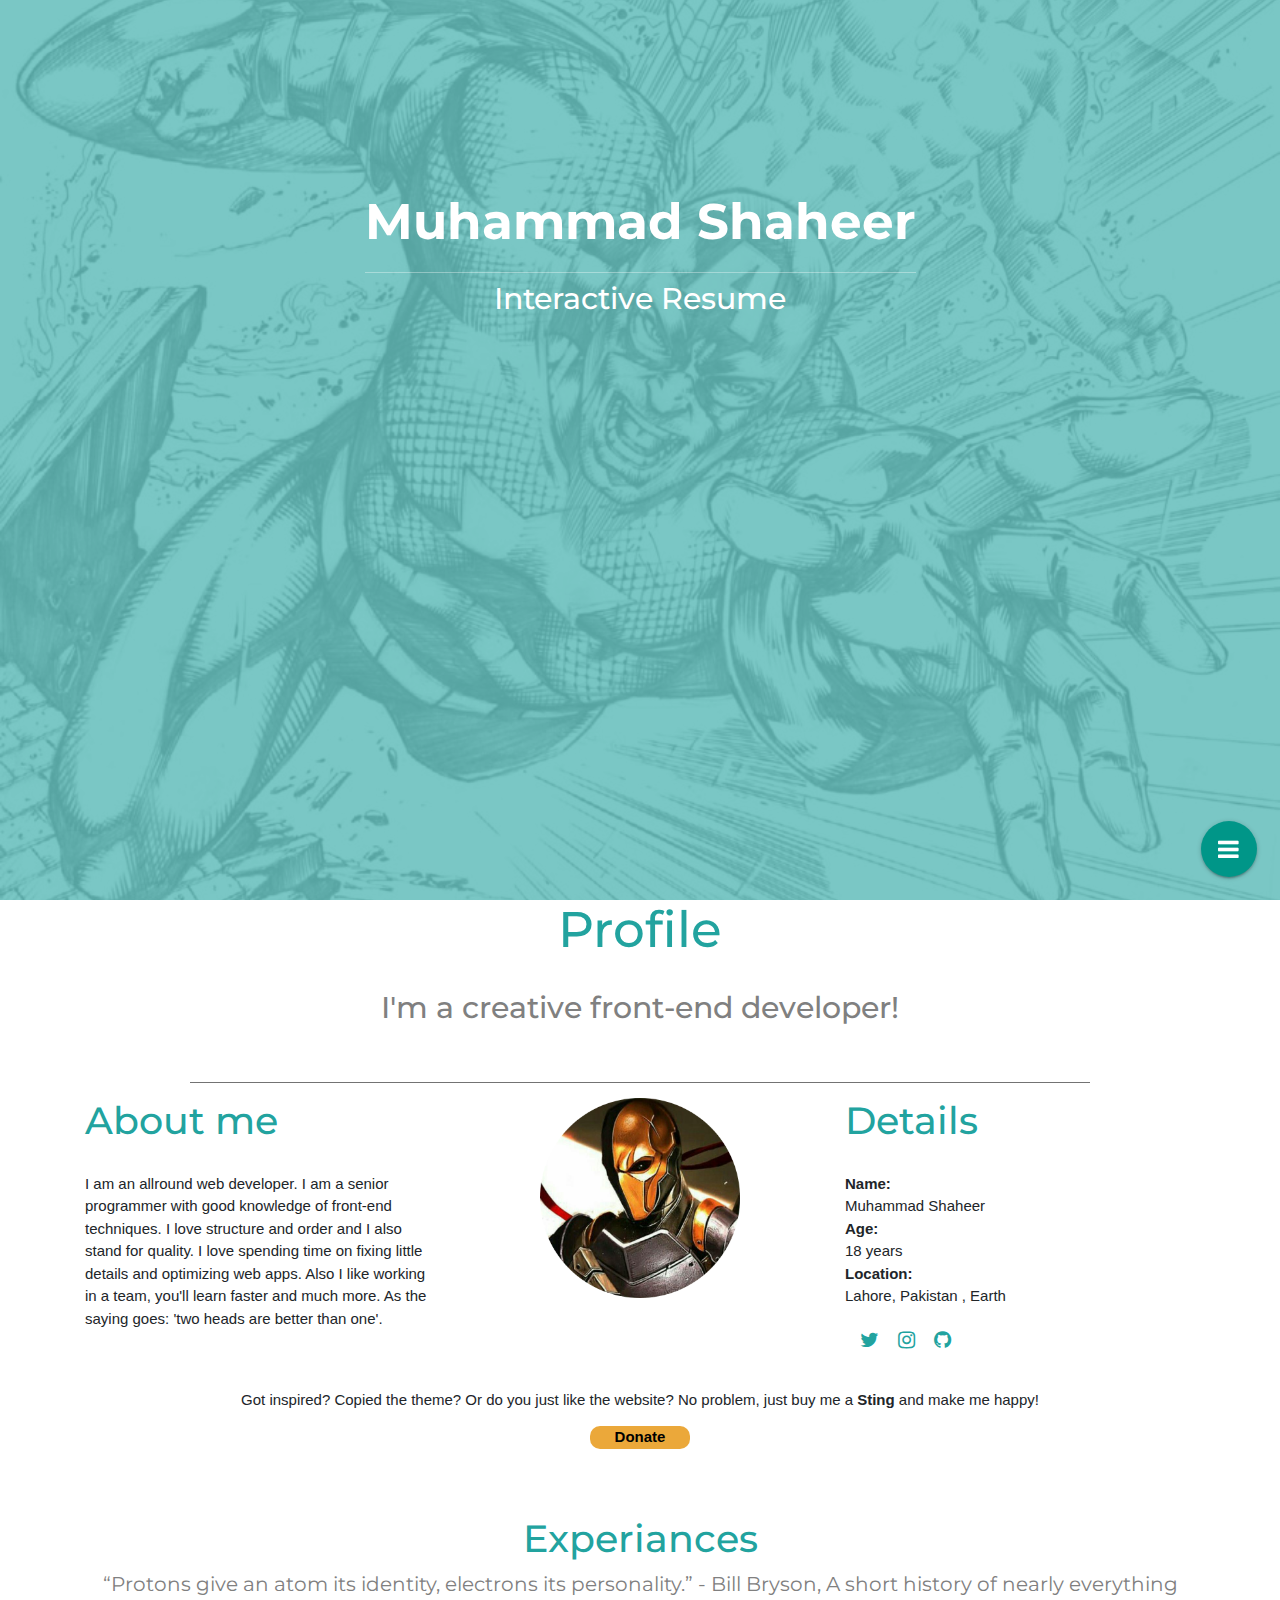
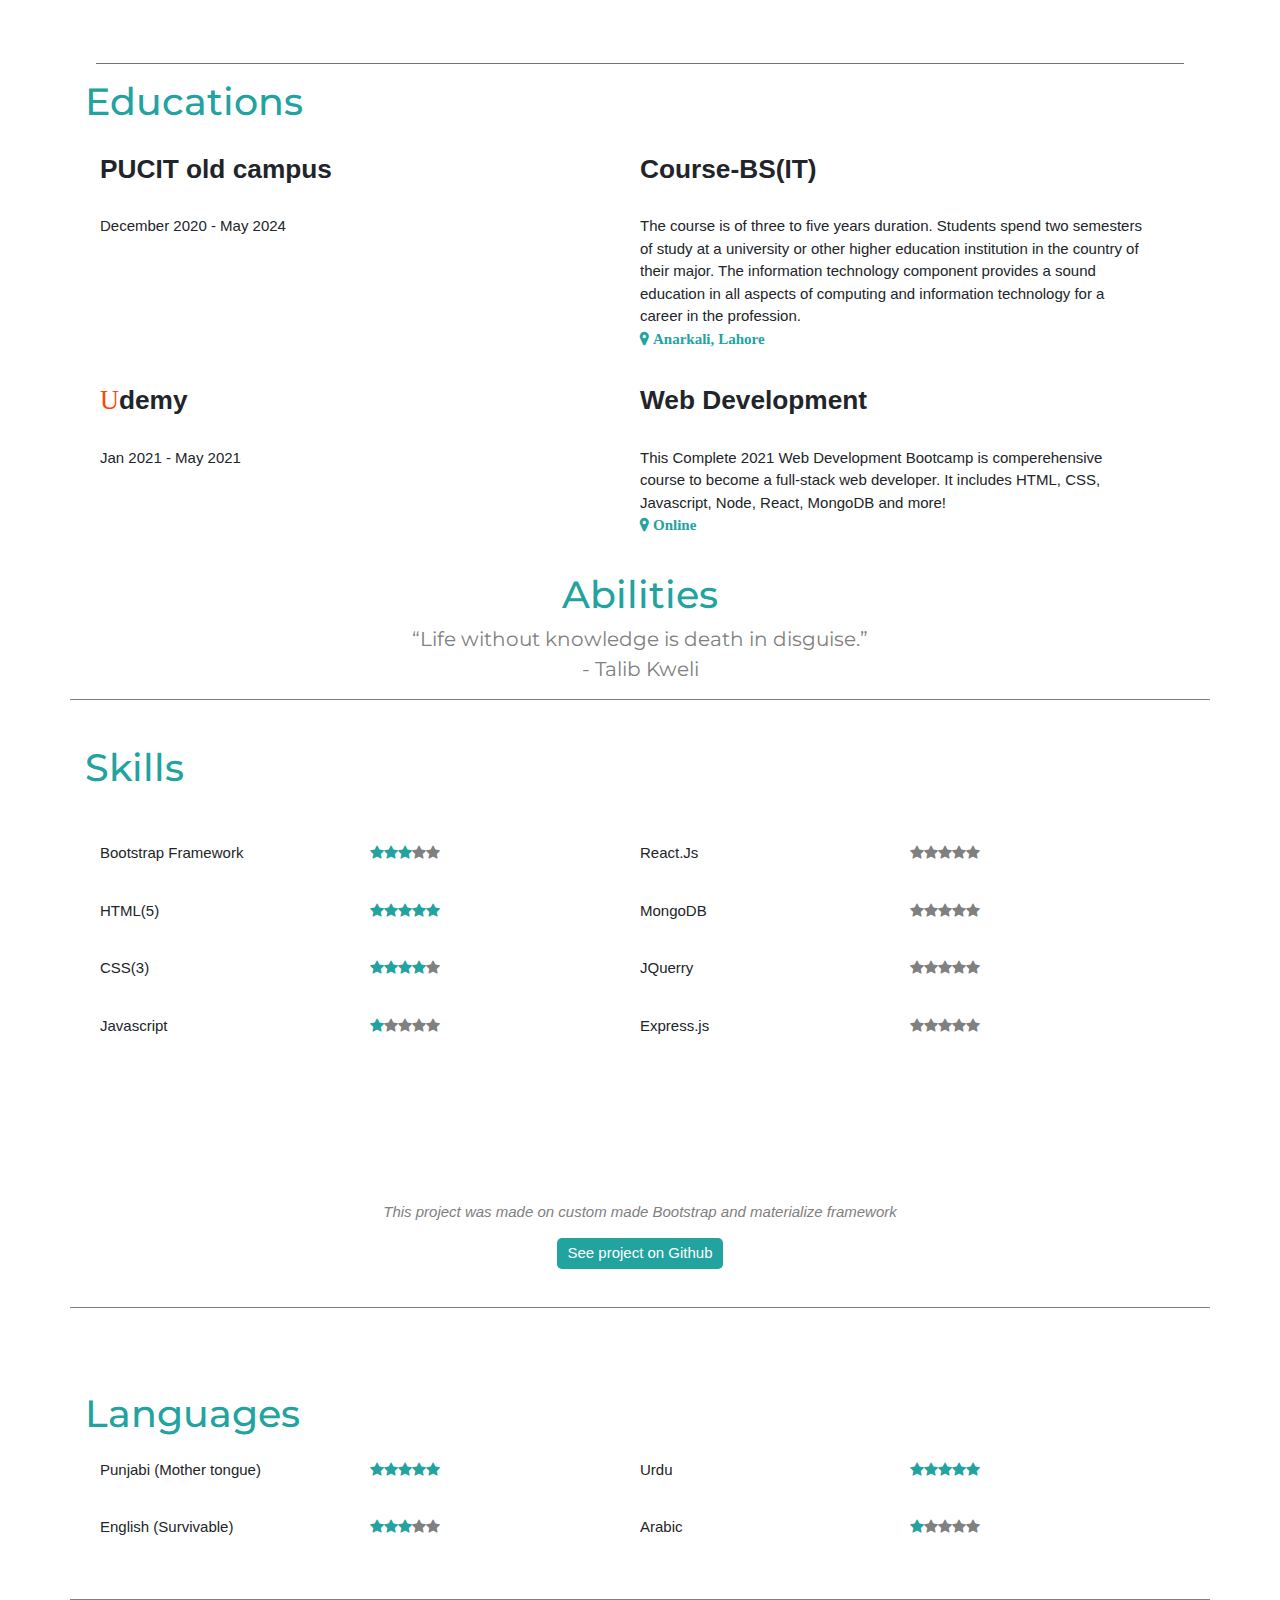
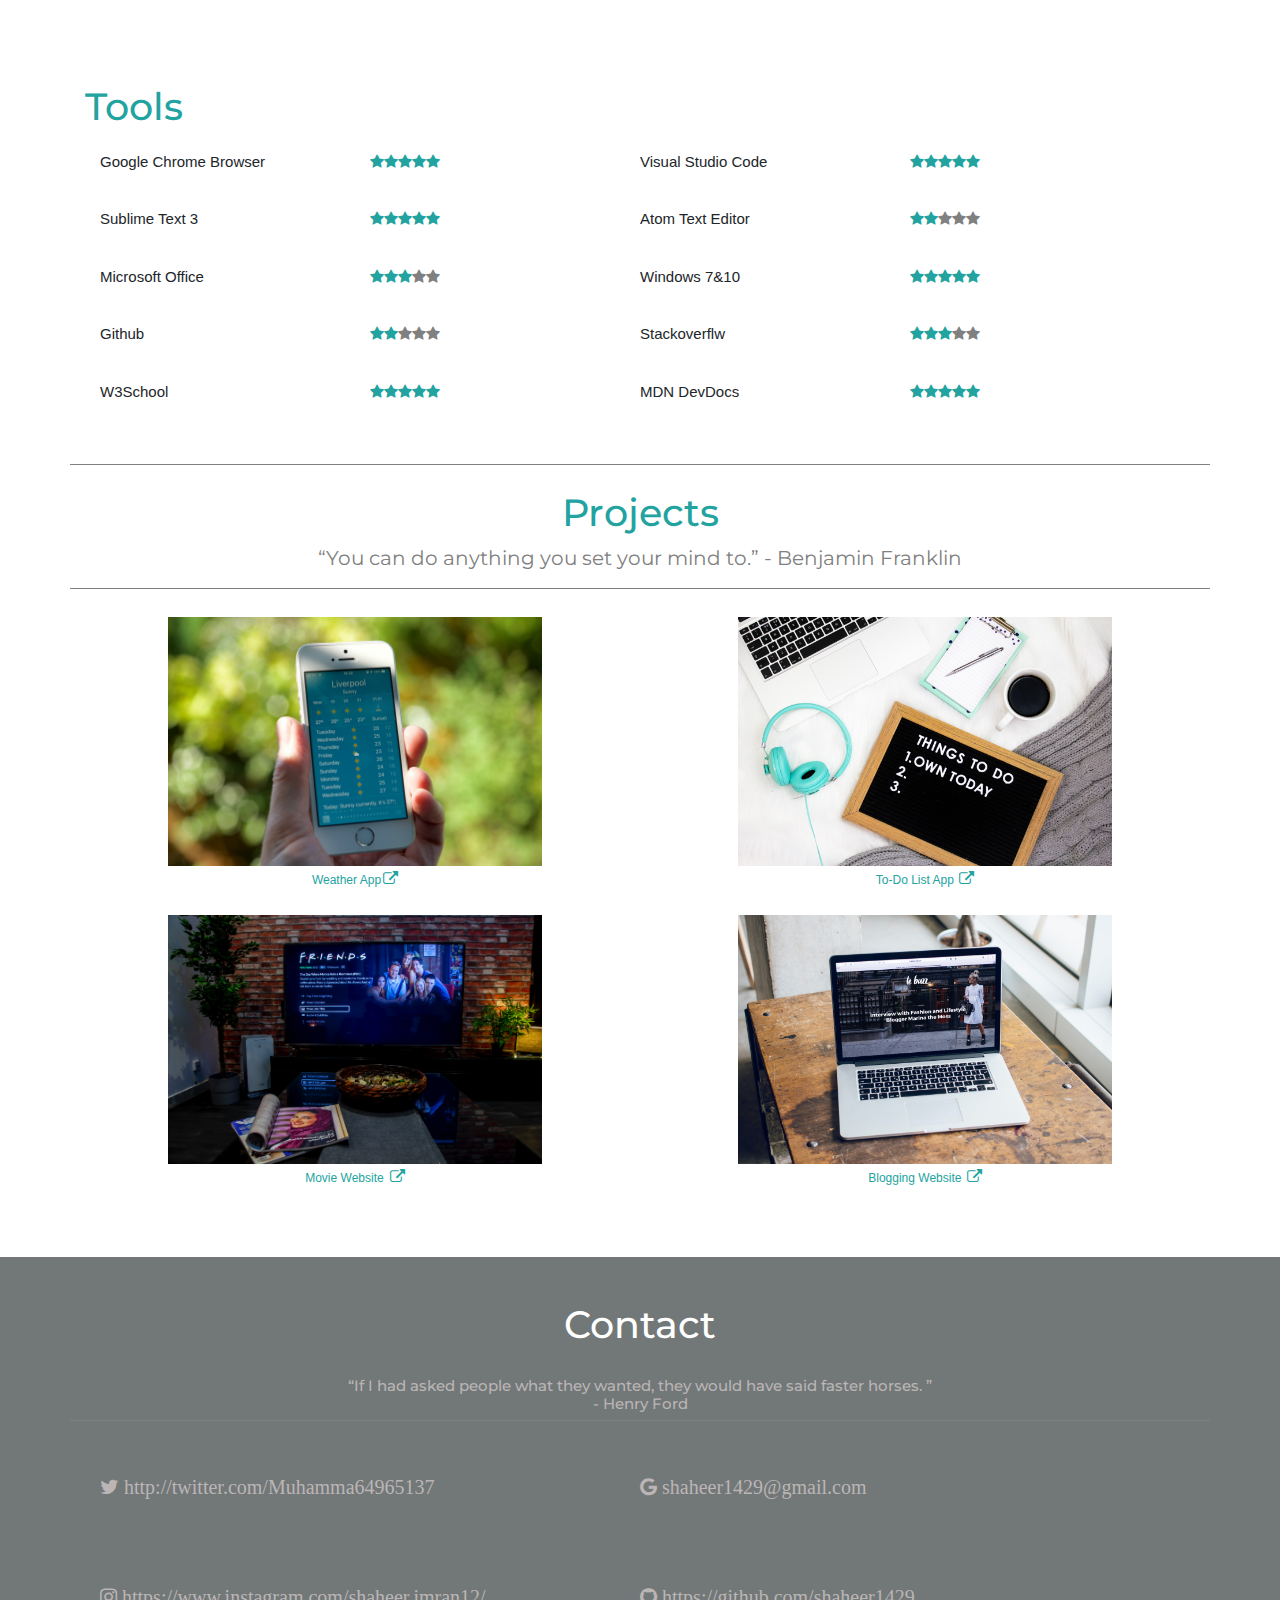
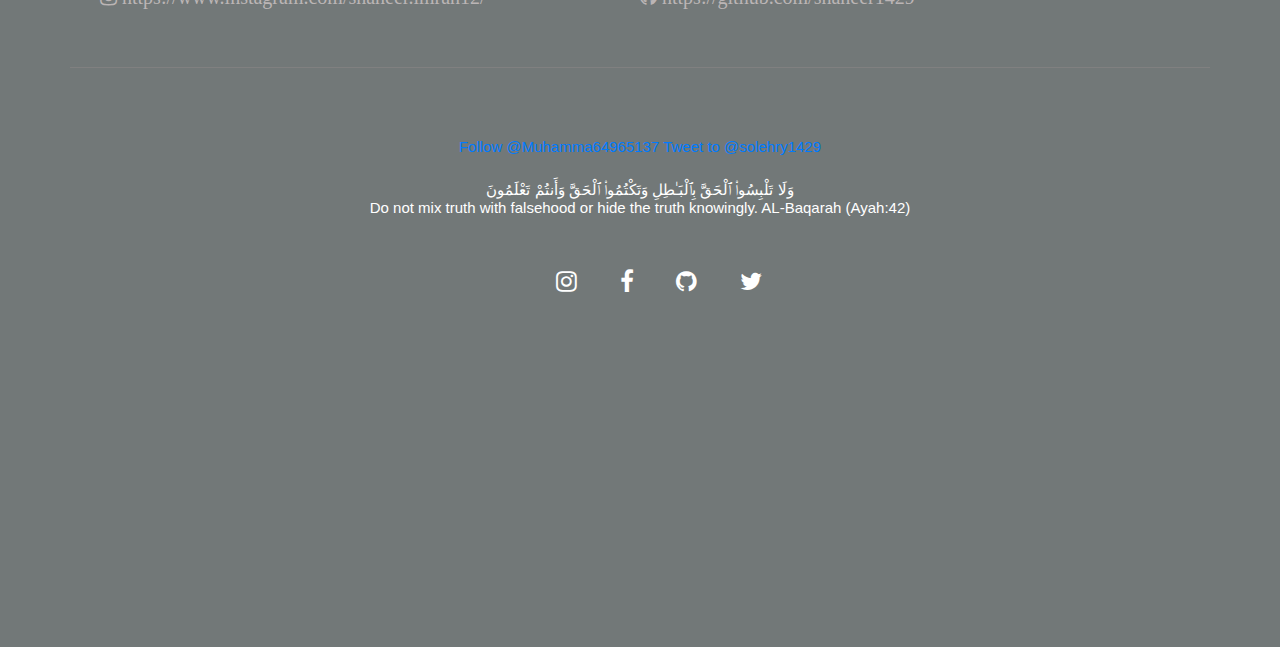
==== index.html @ 00f43dbe "Update index.html" ====
<!doctype html>
<html lang="en">
  <head>
    
    <!-- Required meta tags -->
    <meta charset="utf-8">
    <meta name="viewport" content="width=device-width, initial-scale=1, shrink-to-fit=no">

    <!-- Bootstrap CSS -->
    <link rel="preconnect" href="https://fonts.gstatic.com">
    <!--Import Google Icon Font-->
    <link href="http://fonts.googleapis.com/icon?family=Material+Icons" rel="stylesheet">
    <!--Import materialize.css-->
    <link type="text/css" rel="stylesheet" href="css/materialize.min.css" media="screen,projection" />

    <!-- Compiled and minified CSS -->
    <link rel="stylesheet" href="https://cdnjs.cloudflare.com/ajax/libs/materialize/1.0.0/css/materialize.min.css">


    <!--Let browser know website is optimized for mobile-->
    <meta name="viewport" content="width=device-width, initial-scale=1.0" />
    <link href="https://fonts.googleapis.com/css2?family=Big+Shoulders+Stencil+Display:wght@700&display=swap" rel="stylesheet">
   
    <link href="https://fonts.googleapis.com/css2?family=Open+Sans:wght@700&display=swap" rel="stylesheet">
    <link rel="stylesheet" href="https://maxcdn.bootstrapcdn.com/bootstrap/4.0.0/css/bootstrap.min.css" integrity="sha384-Gn5384xqQ1aoWXA+058RXPxPg6fy4IWvTNh0E263XmFcJlSAwiGgFAW/dAiS6JXm" crossorigin="anonymous">
    <link rel="stylesheet" href="https://cdnjs.cloudflare.com/ajax/libs/font-awesome/4.7.0/css/font-awesome.min.css">
    <link rel="stylesheet" href="style.css">
    <link rel="preconnect" href="https://fonts.googleapis.com">
    <link href="https://fonts.googleapis.com/css2?family=Montserrat:wght@300&family=Yomogi&display=swap" rel="stylesheet">
    <link rel="icon" href="helmet.png" type="image/icon type">
    <title>Shaheer | Portfolio</title>
  </head>
  <body>

    <div id="home" class="overlay">
        <div id="overlay">
            <center>
                <h1 class="h1">
                    Muhammad Shaheer
                </h1>
           
                <h3 class="h3">
                    Interactive Resume
                </h3>
            </center>
        </div>
    </div>
    <div id="profile" class="container contaracter">
        <center>
             <h1>Profile</h1>
            <br>
            <h2>I'm a creative front-end developer!</h2>
            <hr>
        </center>   
    </div>
 

    <div class="container grids">
        <div class="row">
          <div class="col-sm">
            <h1>About me</h1>
            <br>
            <p>I am an allround web developer. I am a senior programmer with good knowledge of front-end techniques.
               I love structure and order and I also stand for quality. 
               I love spending time on fixing little details and optimizing web apps.
              Also I like working in a team, you'll learn faster and much more.
               As the saying goes: 
              'two heads are better than one'.</p>

          </div>
          <div class="col-lg d-flex justify-content-center">
            <img src="img1 (2).png" alt="">
          </div>
          <div class="col-sm">
            <h1>Details</h1><br>
            <p> <strong>Name: </strong> <br>
               Muhammad Shaheer <br>
             <strong>Age: </strong> <br>
                18 years <br>
             <strong>Location: </strong> <br>
                Lahore, Pakistan , Earth <br><br>
                <a class="fa fa-twitter" href="https://twitter.com/Muhamma64965137"></a>
                <a href="https://www.instagram.com/shaheer.imran12/" class="fa fa-instagram"></a>
                <a href="https://github.com/shaheer1429" class="fa fa-github"></a>
            </p>
          </div>
        </div>
      </div>
      <center>
        <div class="donate">
          <p class="donate">Got inspired? Copied the theme? Or do you just like the website? No problem,
            just buy me a <strong>Sting</strong> and make me happy!</p>
            <button>Donate</button>
        </div>
        <br><br><br>
        <div id="experience" class="expe">
          <h1>Experiances</h1>
          <p>“Protons give an atom its identity, electrons its personality.”
            - Bill Bryson, A short history of nearly everything</p>
            <hr>
            
        </div>
    </center>
      <div class="container grids1">
        <h1>Educations</h1>
        <br>
        <div class="container row">
          <div class="col-sm">
            <h3><strong>PUCIT old campus</strong></h3> <br>
            <p>December 2020 - May 2024</p>
          </div>
          <div class="col-sm">
            <h3><strong>Course-BS(IT)</strong></h3> <br>
            <p>The course is of three to five years duration.
               Students spend two semesters of study at a university or other higher 
               education institution in the country of their major.
               The information technology component provides a sound education in all
               aspects of computing and information technology for a career in the profession.
               <br>
               <i class="fa fa-map-marker" style="color: #22a39f;font-weight: bold;"> Anarkali, Lahore</i>
              </p>
          </div>
        </div>
     </div>
     <div class="container grids2">
      <div class="container row">
        <div class="col-sm">
          <h3><strong> <span class="fa fa-udemy" style="color: orangered; font-family: cursive;">U</span>demy</strong></h3> <br>
          <p>Jan 2021 - May 2021 </p>
        </div>
        <div class="col-sm">
          <h3><strong>Web Development</strong></h3> <br>
            <p>
              This Complete 2021 Web Development Bootcamp is comperehensive course to become a full-stack web developer. It includes HTML, CSS, Javascript, Node, React, MongoDB and more!
             <br>
             <i class="fa fa-map-marker" style="color: #22a39f; font-weight: bold;"> Online</a></i>
            </p>
        </div>
      </div>
   </div>
  <center>
    <div class="container abli">
      <h1>Abilities</h1>
      <p>“Life without knowledge is death in disguise.” <br>
        - Talib Kweli</p>
    </div>
  </center>
    <br> <br>
    <div class="container skills">
      <h1>Skills</h1> <br>
      <div class="container row one">
        <div class="col-lg-3 col-md-3 col-3">
          <p>Bootstrap Framework</p>
        </div>
        <div class="col-lg-3 col-md-3 col-3">
          <p class="fa fa-star" style="color: #22a39f;"></p><p class="fa fa-star" style="color: #22a39f" ></p><p class="fa fa-star" style="color: #22a39f" ></p><p class="fa fa-star" style="color: gray" ></p><p class="fa fa-star" style="color: gray"></p>
        </div>
        <div class="col-lg-3 col-md-3 col-3">
          <p>React.Js</p>
        </div>
        <div class="col-lg-3 col-md-3 col-3">
          <p class="fa fa-star" style="color: gray;"></p><p class="fa fa-star" style="color: gray" ></p><p class="fa fa-star" style="color: gray" ></p><p class="fa fa-star" style="color: gray" ></p><p class="fa fa-star" style="color: gray"></p>
        </div>
      </div>
        <div class="container row two">
          <div class="col-lg-3 col-md-3 col-3">
            <p>HTML(5)</p>
          </div>
          <div class="col-lg-3 col-md-3 col-3">
            <p class="fa fa-star" style="color: #22a39f;"></p><p class="fa fa-star" style="color: #22a39f" ></p><p class="fa fa-star" style="color: #22a39f" ></p><p class="fa fa-star" style="color: #22a39f" ></p><p class="fa fa-star" style="color: #22a39f"></p>
        </div>
        <div class="col-lg-3 col-md-3 col-3">
          <p>MongoDB</p>
        </div>
        <div class="col-lg-3 col-md-3 col-3">
          <p class="fa fa-star" style="color: gray;"></p><p class="fa fa-star" style="color: gray" ></p><p class="fa fa-star" style="color: gray" ></p><p class="fa fa-star" style="color: gray" ></p><p class="fa fa-star" style="color: gray"></p>
        </div>
    </div>
      <div class="container row three">
        <div class="col-lg-3 col-md-3 col-3">
          <p>CSS(3)</p>
        </div>
        <div class="col-lg-3 col-md-3 col-3">
          <p class="fa fa-star" style="color: #22a39f;"></p><p class="fa fa-star" style="color: #22a39f" ></p><p class="fa fa-star" style="color: #22a39f" ></p><p class="fa fa-star" style="color: #22a39f" ></p><p class="fa fa-star" style="color: gray"></p>
        </div>
        <div class="col-lg-3 col-md-3 col-3">
          <p>JQuerry</p>
        </div>
        <div class="col-lg-3 col-md-3 col-3">
          <p class="fa fa-star" style="color: gray;"></p><p class="fa fa-star" style="color: gray" ></p><p class="fa fa-star" style="color: gray" ></p><p class="fa fa-star" style="color: gray" ></p><p class="fa fa-star" style="color: gray"></p>
        </div>
      </div>
        <div class="container row four">
          <div class="col-lg-3 col-md-3 col-3">
            <p>Javascript</p>
          </div>
          <div class="col-lg-3 col-md-3 col-3">
            <p class="fa fa-star" style="color: #22a39f;"></p><p class="fa fa-star" style="color: gray" ></p><p class="fa fa-star" style="color: gray" ></p><p class="fa fa-star" style="color: gray" ></p><p class="fa fa-star" style="color: gray"></p>
        </div>
        <div class="col-lg-3 col-md-3 col-3">
          <p>Express.js</p>
        </div>
        <div class="col-lg-3 col-md-3 col-3">
          <p class="fa fa-star" style="color: gray;"></p><p class="fa fa-star" style="color: gray" ></p><p class="fa fa-star" style="color: gray" ></p><p class="fa fa-star" style="color: gray" ></p><p class="fa fa-star" style="color: gray"></p>
        </div>
      </div>
      </div>
      <br><br><br><br>
      <center>
        <div class="container pro">
          <p><em>This project was made on custom made Bootstrap and materialize framework</em></p>
          <button>See project on Github</button>
        </div>
      </center>
      <br><br>
      <div class="container lang">
        <h1>Languages</h1>
        <div class="container row lang1">
          <div class="col-lg-3 col-md-3 col-3">
            <p>Punjabi (Mother tongue)</p>
          </div>
          <div class="col-lg-3 col-md-3 col-3">
            <p><i class="fa fa-star" style="color: #22a39f;"></i><i class="fa fa-star" style="color: #22a39f;"></i><i class="fa fa-star" style="color: #22a39f;"></i><i class="fa fa-star" style="color: #22a39f;"></i><i class="fa fa-star" style="color: #22a39f;"></i></p>
          </div>
          <div class="col-lg-3 col-md-3 col-3">
            <p>Urdu</p>
          </div>
          <div class="col-lg-3 col-md-3 col-3">
            <p><i class="fa fa-star" style="color: #22a39f;"></i><i class="fa fa-star" style="color: #22a39f;"></i><i class="fa fa-star" style="color: #22a39f;"></i><i class="fa fa-star" style="color: #22a39f;"></i><i class="fa fa-star" style="color: #22a39f;"></i></p>
          </div>
        </div>
        <div class="container row lang2">
          <div class="col-lg-3 col-md-3 col-3">
            <p>English (Survivable)</p>
          </div>
          <div class="col-lg-3 col-md-3 col-3">
            <p><i class="fa fa-star" style="color: #22a39f;"></i><i class="fa fa-star" style="color: #22a39f;"></i><i class="fa fa-star" style="color: #22a39f;"></i><i class="fa fa-star" style="color:gray"></i><i class="fa fa-star" style="color: gray;"></i></p>
          </div>
          <div class="col-lg-3 col-md-3 col-3">
            <p>Arabic</p>
          </div>
          <div class="col-lg-3 col-md-3 col-3">
            <p><i class="fa fa-star" style="color: #22a39f;"></i><i class="fa fa-star" style="color: gray;"></i><i class="fa fa-star" style="color: gray;"></i><i class="fa fa-star" style="color:gray"></i><i class="fa fa-star" style="color: gray;"></i></p>
          </div>
        </div>
      </div>
      <br><br>
      <div id="tools" class="container tools">
        <h1>Tools</h1>
        <div class="container row tool1">
          <div class="col-lg-3 col-md-3 col-3">
            <p>Google Chrome Browser</p>
          </div>
          
<div class="fixed-action-btn">
  <a class="btn-floating btn-large #009688 teal">
    <i class="large fa fa-bars"></i>
  </a>
  <ul>
    <li><a class="btn-floating #009688 teal" title="Home" href="#home"><i class="fa fa-home"></i></a></li>
    <li><a class="btn-floating #009688 teal" title="Profile" href="#profile" ><i class="fa fa-user-circle-o"></i></a></li>
    <li><a class="btn-floating #009688 teal" title="Experience"  href="#experience"><i class="fa fa-star"></i></a></li>
    <li><a class="btn-floating #009688 teal" title="Tools" href="#tools"><i class="fa fa-wrench"></i></a></li>
    <li><a class="btn-floating #009688 teal" title="Projects" href="#projects" ><i class="fa fa-cubes"></i></a></li>
    
    <li><a class="btn-floating #009688 teal"  href="#contacts" ><i class="fa fa-phone"></i></a></li>
  </ul>
</div>
<br>
          <div class="col-lg-3 col-md-3 col-3">
            <p><i class="fa fa-star" style="color: #22a39f;"></i><i class="fa fa-star" style="color: #22a39f;"></i><i class="fa fa-star" style="color: #22a39f;"></i><i class="fa fa-star" style="color: #22a39f;"></i><i class="fa fa-star" style="color: #22a39f;"></i></p>
          </div>
          <div class="col-lg-3 col-md-3 col-3">
            <p>Visual Studio Code</p>

          </div>
          <div class="col-lg-3 col-md-3 col-3">
            <p><i class="fa fa-star" style="color: #22a39f;"></i><i class="fa fa-star" style="color: #22a39f;"></i><i class="fa fa-star" style="color: #22a39f;"></i><i class="fa fa-star" style="color: #22a39f;"></i><i class="fa fa-star" style="color: #22a39f;"></i></p>
          </div>
        </div>
        <div class="container row tool2">
          <div class="col-lg-3 col-md-3 col-3">
            <p>Sublime Text 3</p>
          </div>
          <div class="col-lg-3 col-md-3 col-3">
            <p><i class="fa fa-star" style="color: #22a39f;"></i><i class="fa fa-star" style="color: #22a39f;"></i><i class="fa fa-star" style="color: #22a39f;"></i><i class="fa fa-star" style="color: #22a39f;"></i><i class="fa fa-star" style="color: #22a39f;"></i></p>
          </div>
          <div class="col-lg-3 col-md-3 col-3">
            <p>Atom Text Editor</p>

          </div>
          <div class="col-lg-3 col-md-3 col-3">
            <p><i class="fa fa-star" style="color: #22a39f;"></i><i class="fa fa-star" style="color: #22a39f;"></i><i class="fa fa-star" style="color: gray;"></i><i class="fa fa-star" style="color: gray;"></i><i class="fa fa-star" style="color: gray;"></i></p>
          </div>
        </div>
        <div class="container row tool3">
          <div class="col-lg-3 col-md-3 col-3">
            <p>Microsoft Office</p>
          </div>
          <div class="col-lg-3 col-md-3 col-3">
           <p> <i class="fa fa-star" style="color: #22a39f;"></i><i class="fa fa-star" style="color: #22a39f;"></i><i class="fa fa-star" style="color: #22a39f;"></i><i class="fa fa-star" style="color: gray;"></i><i class="fa fa-star" style="color: gray;"></i></p>
          </div>
          <div class="col-lg-3 col-md-3 col-3">
            <p>Windows 7&10</p>
          </div>
          <div class="col-lg-3 col-md-3 col-3">
           <p> <i class="fa fa-star" style="color: #22a39f;"></i><i class="fa fa-star" style="color: #22a39f;"></i><i class="fa fa-star" style="color: #22a39f;"></i><i class="fa fa-star" style="color: #22a39f;"></i><i class="fa fa-star" style="color: #22a39f;"></i></p>
          </div>
        </div>
        <div class="container row tool4">
          <div class="col-lg-3 col-md-3 col-3">
            <p>Github</p>
          </div>
          <div class="col-lg-3 col-md-3 col-3">
           <p> <i class="fa fa-star" style="color: #22a39f;"></i><i class="fa fa-star" style="color: #22a39f;"></i><i class="fa fa-star" style="color: gray;"></i><i class="fa fa-star" style="color: gray;"></i><i class="fa fa-star" style="color: gray;"></i></p>
          </div>
          <div class="col-lg-3 col-md-3 col-3">
            <p>Stackoverflw</p>
          </div>
          <div class="col-lg-3 col-md-3 col-3">
            <p><i class="fa fa-star" style="color: #22a39f;"></i><i class="fa fa-star" style="color: #22a39f;"></i><i class="fa fa-star" style="color: #22a39f;"></i><i class="fa fa-star" style="color: gray;"></i><i class="fa fa-star" style="color: gray;"></i></p>
          </div>
        </div>
        <div class="container row tool5">
          <div class="col-lg-3 col-md-3 col-3">
            <p>W3School</p>
          </div>
          <div class="col-lg-3 col-md-3 col-3">
            <p><i class="fa fa-star" style="color: #22a39f;"></i><i class="fa fa-star" style="color: #22a39f;"></i><i class="fa fa-star" style="color: #22a39f;"></i><i class="fa fa-star" style="color: #22a39f;"></i><i class="fa fa-star" style="color: #22a39f;"></i></p>
          </div>
          <div class="col-lg-3 col-md-3 col-3">
            <p>MDN DevDocs</p>

          </div>
          <div class="col-lg-3 col-md-3 col-3">
            <p><i class="fa fa-star" style="color: #22a39f;"></i><i class="fa fa-star" style="color: #22a39f;"></i><i class="fa fa-star" style="color: #22a39f;"></i><i class="fa fa-star" style="color: #22a39f;"></i><i class="fa fa-star" style="color: #22a39f;"></i></p>
          </div>
        </div>
      </div>
      <center>
        <div id="projects" class="container projects">
          <h1>Projects</h1>
          <p>“You can do anything you set your mind to.”
            - Benjamin Franklin</p>
        </div>
      </center>
      <center>
      <div class="container projs">
        <div class="row projs1 ">
          <div class="col-lg-6 col-md-12 ">
            <a href="" title="Weather App"><img src="pic1 (1).jpg" alt="Weather App"></a><br>
            <small style="color: #22a39f;">Weather App</small><a href="" style="margin-left: 2px; color: #22a39f;text-decoration: none;" class="fa fa-external-link"></a>
            
          </div>
          <div class="col-lg-6 col-md-12">
            <a href="" title="To-Do List App"><img src="pic1 (2).jpg" alt="To-Do List"></a><br>
            <small style="color: #22a39f;"> To-Do List App </small> <a href="" style="margin-left: 2px; color: #22a39f;text-decoration: none;" class="fa fa-external-link"></a>
          </div>
        </div>
        <div class="row projs2">
          <div class="col-lg-6 col-md-12">
            <a href="#" title="Movie Website"><img src="pic1 (3).jpg" alt="Movie Website"></a><br>
            <small style="color: #22a39f;">Movie Website</small> <a href="" style="margin-left: 2px; color: #22a39f;text-decoration: none;" class="fa fa-external-link"></a>
          </div>
          <div class="col-lg-6 col-md-12">
            <a href="#" title="Blogging Website" ><img src="pic1 (4).jpg" alt=""></a><br>
            <small style="color: #22a39f;"> Blogging Website </small> <a href="" style="margin-left: 2px; color: #22a39f;text-decoration: none;" class="fa fa-external-link"></a> 
          </div>
        </div>
      </div>
      </center>
    <br>
    <div id="contacts" class="footer">
      <br><br>
      <center>
        <div class="container contact">
          <h1>Contact</h1>
          <br>
          <h4 style="font-size: 15px;">“If I had asked people what they wanted, they would have said faster horses. ” <br>
            - Henry Ford</h4>
        </div>
      </center>
      <div class="container links">
        <div class="container row links1">
          <div class="col-lg-6">
            <p><i class="fa fa-twitter"></i> http://twitter.com/Muhamma64965137</p>
          </div>
          <div class="col-lg-6">
            <p><i class="fa fa-google"></i> shaheer1429@gmail.com</p>
          </div>
        </div>
        <br><br>
        <div class="container row links2">
          <div class="col-lg-6">
            <p><i class="fa fa-instagram"></i> https://www.instagram.com/shaheer.imran12/</p>
          </div>
          <div class="col-lg-6">
            <p><i class="fa fa-github"></i> https://github.com/shaheer1429</p>
          </div>
        </div>

    
      </div>
      <br>
      <br><br>
     <center>
      <a href="https://twitter.com/Muhamma64965137?ref_src=twsrc%5Etfw" class="twitter-follow-button" data-show-count="false">Follow @Muhamma64965137</a><script async src="https://platform.twitter.com/widgets.js" charset="utf-8"></script>
      <a href="https://twitter.com/intent/tweet?screen_name=solehry1429&ref_src=twsrc%5Etfw" class="twitter-mention-button" data-show-count="false">Tweet to @solehry1429</a><script async src="https://platform.twitter.com/widgets.js" charset="utf-8"></script>
      <br><br>
      <div class="container ayah">
        <h6>
          وَلَا تَلْبِسُوا۟ ٱلْحَقَّ بِٱلْبَـٰطِلِ وَتَكْتُمُوا۟ ٱلْحَقَّ وَأَنتُمْ تَعْلَمُونَ
          <br>
          Do not mix truth with falsehood or hide the truth knowingly.
          AL-Baqarah (Ayah:42)
        </h6>
      </div>
      <br><br>
      <div class="social">
        <a href="https://www.instagram.com/shaheer.imran12/" target="_blank" title="Instagram" class="fa fa-instagram"></a>
        <a href="https://www.facebook.com/m.shaheer.imransaleem.1/" target="_blank" title="Facebook" class="fa fa-facebook"></a>
        <a href="https://github.com/shaheer1429" target="_blank" title="Github" class="fa fa-github"></a>
        <a href="https://twitter.com/Muhamma64965137" target="_blank" title="Twitter" class="fa fa-twitter"></a>
      </div>
     </center>
    </div>



 
<!--Import jQuery before materialize.js-->
<script type="text/javascript " src="https://code.jquery.com/jquery-2.1.1.min.js "></script>
<script type="text/javascript " src="js/materialize.min.js "></script>
<script src="https://cdnjs.cloudflare.com/ajax/libs/materialize/1.0.0/js/materialize.min.js "></script>
<script type="text/javascript " src="vanilla-tilt.js "></script>
<script>

    document.addEventListener('DOMContentLoaded', function() {
        var elems = document.querySelectorAll('.fixed-action-btn');
        var instances = M.FloatingActionButton.init(elems, options);
    });

    // Or with jQuery

    $(document).ready(function() {
        $('.fixed-action-btn').floatingActionButton();
    });

   
</script>
  </body>
</html>
---- style.css ----
html{
    scroll-behavior: smooth;
}
*{
    padding: 0%;
    margin: 0%;
    box-sizing: border-box;
}
#overlay{
    
    position: relative;
    background-color: #22a39fcc;
    width: 100%;
    height: 100vh;
    text-align: center;
     justify-content: center;
   

    
}
.overlay{
    position: absolute;
    left: 0%;
    width: 100%;
    right: 0%;
    top: 0%;
    bottom: 0%;
    background-origin: content-box;
    opacity: 0.75;
    filter: alpha(opacity=75);
    z-index: 2;
    background-image: url("background.jpg");
    background-size: cover;
    background-position: center;

}
.h1{
    margin-top: 15%;
    color: white;
    font-family: 'Montserrat', calibri;
    font-weight: bold;
    font-size: 50px;
    padding-bottom: 20px;
    border-bottom: 1px solid #FFFFFF;
    border-bottom-color: rgba(255,255,255,0.35);
    display: inline-block;
}
.h3{

    color: white;
    font-family: 'Montserrat', calibri;
    font-size: 30px;
   
}
.contaracter h1{
    color:#22a39f;
    margin-top: 100vh;
    position: relative;
    font-weight: none;
    font-size: 50px;
    font-family: 'Montserrat', calibri;
}
.contaracter h2{
    color: gray;
    font-family:'Montserrat', calibri ;
}
.contaracter hr{
    width: 81%;
    background-color: gray;
    margin-top: 5%;
}
.grids h1{
    color: #22a39f;
    font-family: 'Montserrat', calibri;
}
.grids img{
    height: 200px;
    

}

/*
social media
*/
.social a{
    text-decoration: none;
    color: white;
    margin-left: 3%;
    font-size: 24px;
}

.social :nth-child(1):hover{
    color: deeppink ;
}
.social :nth-child(2):hover{
    color: blue ;
}
.social :nth-child(3):hover{
    color: rgb(165, 163, 163) ;
}
.social :nth-child(4):hover{
    color: dodgerblue ;
}

.grids a{
    color: #22a39f;
    font-size: 20px;
    margin-left: 15px;
    text-decoration: none;
}
.grids a:hover{
    color: #649492;
    transition: all 0.1s;
}
.donate button{
    background-color: #eba83a;
    border: none;
    border-radius:10px;
    font-weight: bold;
    width: 100px;

}
.expe h1{
    color: #22a39f;
    font-family: 'Montserrat', calibri;
}
.expe p{
    color: gray;
    font-size: 20px;
    font-family:'Montserrat', calibri ;
} 
.expe hr{
    width: 85%;
    background-color: gray;
    margin-top: 5%;
}
.grids1 h1{
    color: #22a39f;
    font-family: 'Montserrat', calibri;
}
.abli{
    border-bottom: 1px solid gray;
    display: inline-block;
}
.abli h1{
    color: #22a39f;
    font-family: 'Montserrat', calibri;
}
.abli p{
    color: gray;
    font-size: 20px;
    font-family:'Montserrat', calibri ;
}
.skills h1{
    color: #22a39f;
    font-family: 'Montserrat', calibri;
}

.skills .one {
    margin-top: 2%;





}
.projects{
    margin-top: 2%;
}
.container .projects{
    margin-top: 2%;
}
.pro{
    margin-top: 3%;
    border-bottom: 1px solid gray;
    padding-bottom: 3%;
}
.pro p{
    color: gray;
}
.pro button{
    border-radius: 5px;
    background-color: #22a39f;
    border: none;
    padding: 4px 4px;
    padding-left: 10px;
    padding-right: 10px;
    outline: none;
    color: white;
}
.lang{
    margin-top: 3%;
    border-bottom: 1px solid gray;
    padding-bottom: 2%;
}
.lang h1{
    font-family: 'Montserrat', calibri;
    color: #22a39f;
}
.lang1{
    margin-top: 2%;
}
.tools{
    margin-top: 3%;
    border-bottom: 1px solid gray;
    padding-bottom: 2%;

}
.tools h1{
    color: #22a39f;
    font-family: 'Montserrat', calibri;

}
.tool1{
    margin-top: 2%;
}
.projects{
    border-bottom: 1px solid gray;
}
.projects h1{
    color: #22a39f;
    font-family: 'Montserrat', calibri;
}
.projects p{
    font-size: 20px;
    color: gray;
    font-family:'Montserrat', calibri ;
}
.projs{
    margin-top: 2%;
    padding-bottom: 2%;
}
.projs img{
    width: 70%;
    border: 2px solid transparent;

}
.projs img:hover{
    border: 2px solid #22a39f;
    transition: all 0.1s ;
}
.projs2{
    margin-top: 2%;
}
.footer{
    height:110vh;
    width: 100%;
    background-color: #727878;
}
.contact{
    border-bottom: 1px solid gray;
}
.contact h1{
    color: white;
    font-family: 'Montserrat', calibri;
    
}
.contact h4{
    color: rgb(187, 181, 181);
    font-family: 'Montserrat', calibri;
}
.links{
    margin-top: 4%;
    border-bottom: 1px solid gray;
    padding-bottom: 20px;
}
.links p{
    font-family: 'Monteserrat' , calibri;
    font-size: 20px;
    color: rgb(187, 181, 181);
}
.ayah{
    text-align: center;
    color: white;
}

/*
media queries are starting here
*/

@media all and (max-width:600px){
    #overlay h1{
        margin-top: 45vh;
        font-size: 30px;
    }
    #overlay h3{
        font-size: 15px;
    }
}

@media all and (max-width:550px){
    .contaracter h1{
        font-size: 37px;
        font-weight: bold;
    }
    .contaracter h2{
        font-size: 17px;
    }
}
@media all and (max-width:436px){
    .grids h1{
        font-size: 25px;
        text-align: center;
        font-weight: bold;
    }
    .grids p{
        margin-left: 5%;
        margin-right: 5%;
    }
    .grids img{
        width: 40%;
        height: 100%;
    }
    .donate{
        margin-left: 5%;
        margin-right: 5%;
    }
    .expe h1{
        font-size:25px;
        font-weight: bold;
    }
    .expe p{
        font-size: 14px;
        margin:5%;
    }
    .grids1 h1{
        text-align: center;
        font-size: 25px;
        font-weight: bold;
    }
    .abli h1{
        font-weight: bold;
        font-size: 25px;
    }
    .abli p{
        font-size: 14px;
    }
    .skills h1{
        font-size: 25px;
        text-align: center;
        font-weight: bold;

    }
    .skills p{
        font-size: 10px;
    }
    .lang h1{
        font-size: 25px;
        font-weight: bold;
        text-align: center;
        margin-bottom: 5%;
    }
    .lang p{
        font-size: 10px;
    }
    .tools h1{
        font-size: 25px;
        font-weight: bold;
        text-align: center;
        margin-bottom: 5%;
    }
    .tools p{
        font-size: 10px;

    }
    .projects h1{
        font-size: 25px;
        font-weight: bold;
        text-align: center;
    }
    .projects p{
        font-size: 14px;
    }
    .contact h1{
        font-size: 25px;
        font-weight: bold;
    }
    .links p{
        font-size: 14px;
    }
}

/*375px media queries*/



@media all and (max-width:375px){
    #overlay h1{
        font-size: 25px;
    }
    .grids h1{
        font-size: 25px;
        text-align: center;
        font-weight: bold;
    }
    .grids p{
        margin-left: 5%;
        margin-right: 5%;
    }
    .grids img{
        width: 40%;
        height: 100%;
    }
    .donate{
        margin-left: 5%;
        margin-right: 5%;
    }
    .expe h1{
        font-size:25px;
        font-weight: bold;
    }
    .expe p{
        font-size: 14px;
        margin:5%;
    }
    .grids1 h1{
        text-align: center;
        font-size: 25px;
        font-weight: bold;
    }
    .abli h1{
        font-weight: bold;
        font-size: 25px;
    }
    .abli p{
        font-size: 14px;
    }
    .skills h1{
        font-size: 25px;
        text-align: center;
        font-weight: bold;

    }
    .skills p{
        font-size: 7px;
        font-weight: bold;
    }
    .lang h1{
        font-size: 25px;
        font-weight: bold;
        text-align: center;
        margin-bottom: 5%;
    }
    .lang p{
        font-size: 7px;
        font-weight: bold;
    }
    .tools h1{
        font-size: 25px;
        font-weight: bold;
        text-align: center;
        margin-bottom: 5%;
    }
    .tools p{
        font-size: 7px;
        font-weight: bold;

    }
    .projects h1{
        font-size: 25px;
        font-weight: bold;
        text-align: center;
    }
    .projects p{
        font-size: 14px;
    }
    .contact h1{
        font-size: 25px;
        font-weight: bold;
    }
    .links p{
        font-size: 12px;
    }
    .ayah h6{
        font-size: 12px;
        margin: 4%;
    }
    #profile h1{
        margin-top: 110vh;
    }
    .footer{
        height:130vh;
        width: 100%;
        background-color: #727878;
    }
    .projs1 a img{
width: 100%;
margin-bottom: 6%;
    }
    .projs2 a img{
        width: 100%;
        margin-bottom: 6%;
            }
            .social a{
                text-decoration: none;
                color: white;
                margin-left: 5%;
                font-size: 20px;
            }
}
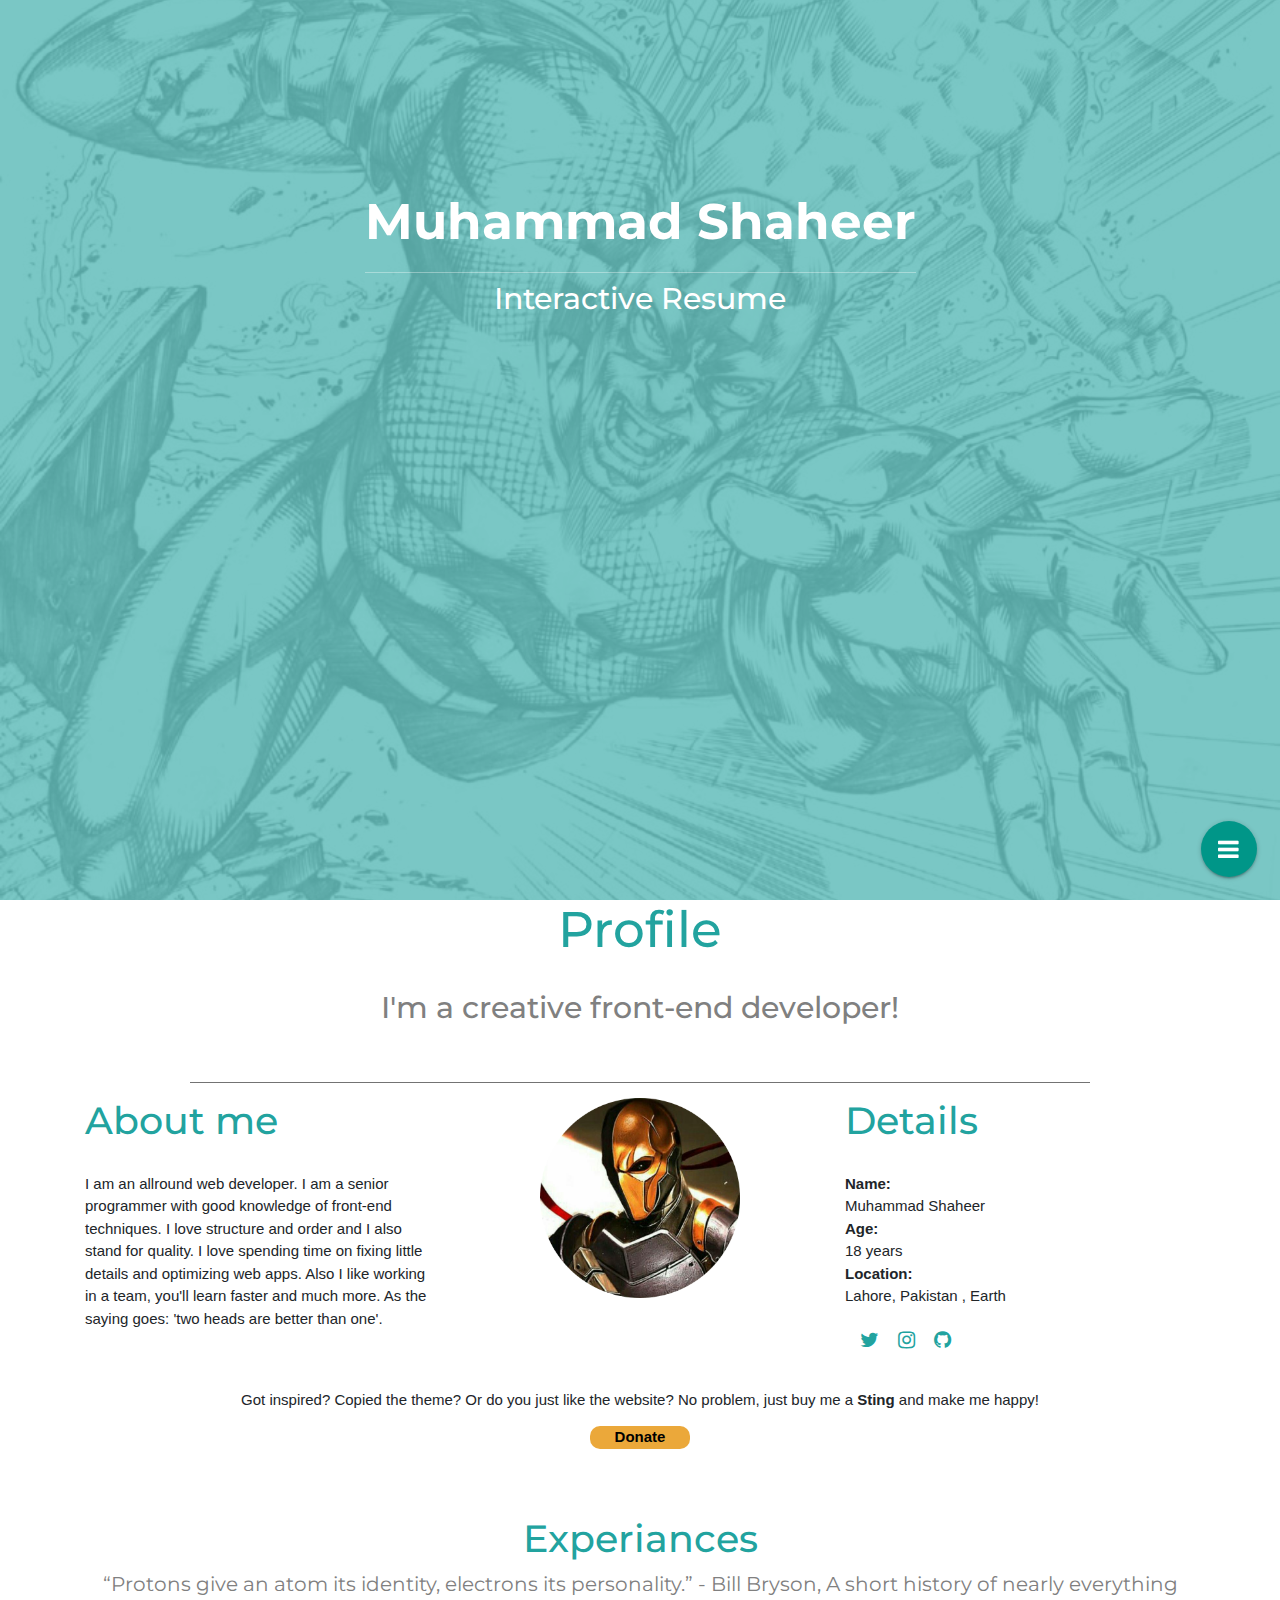
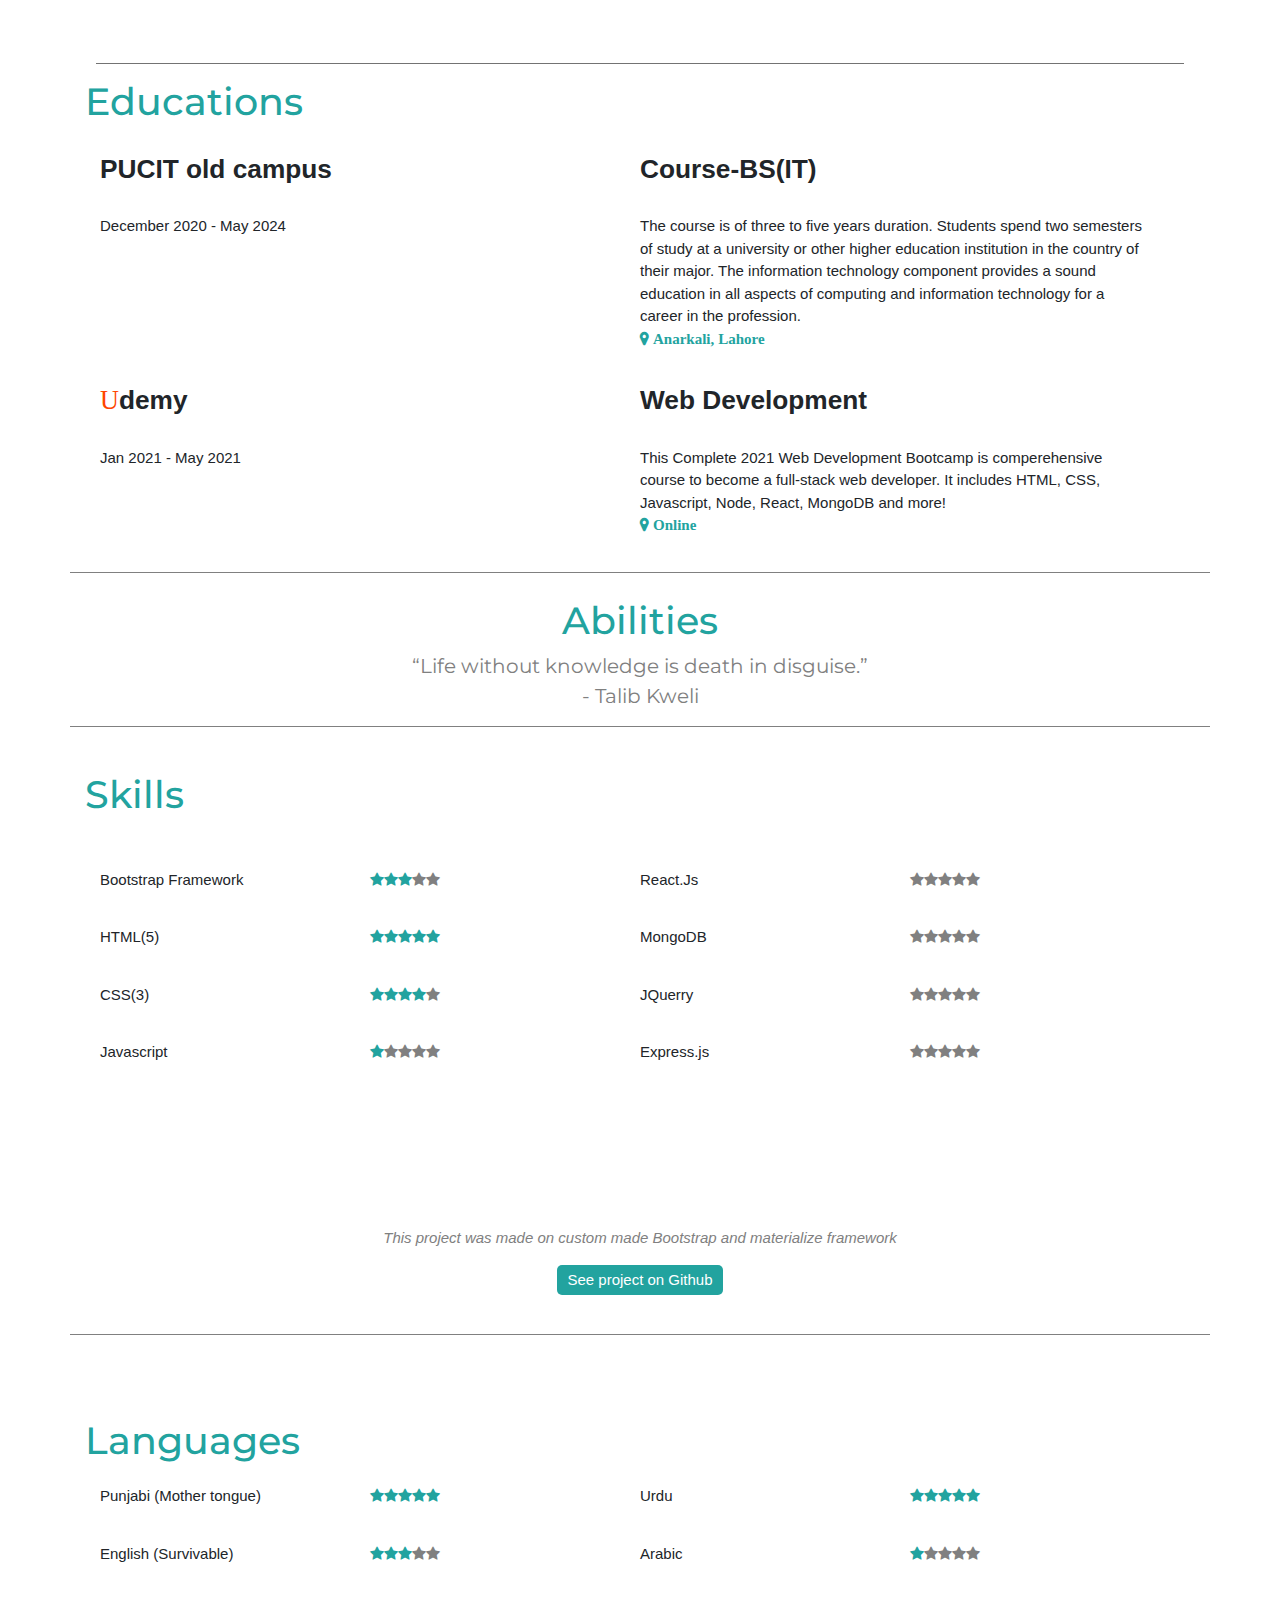
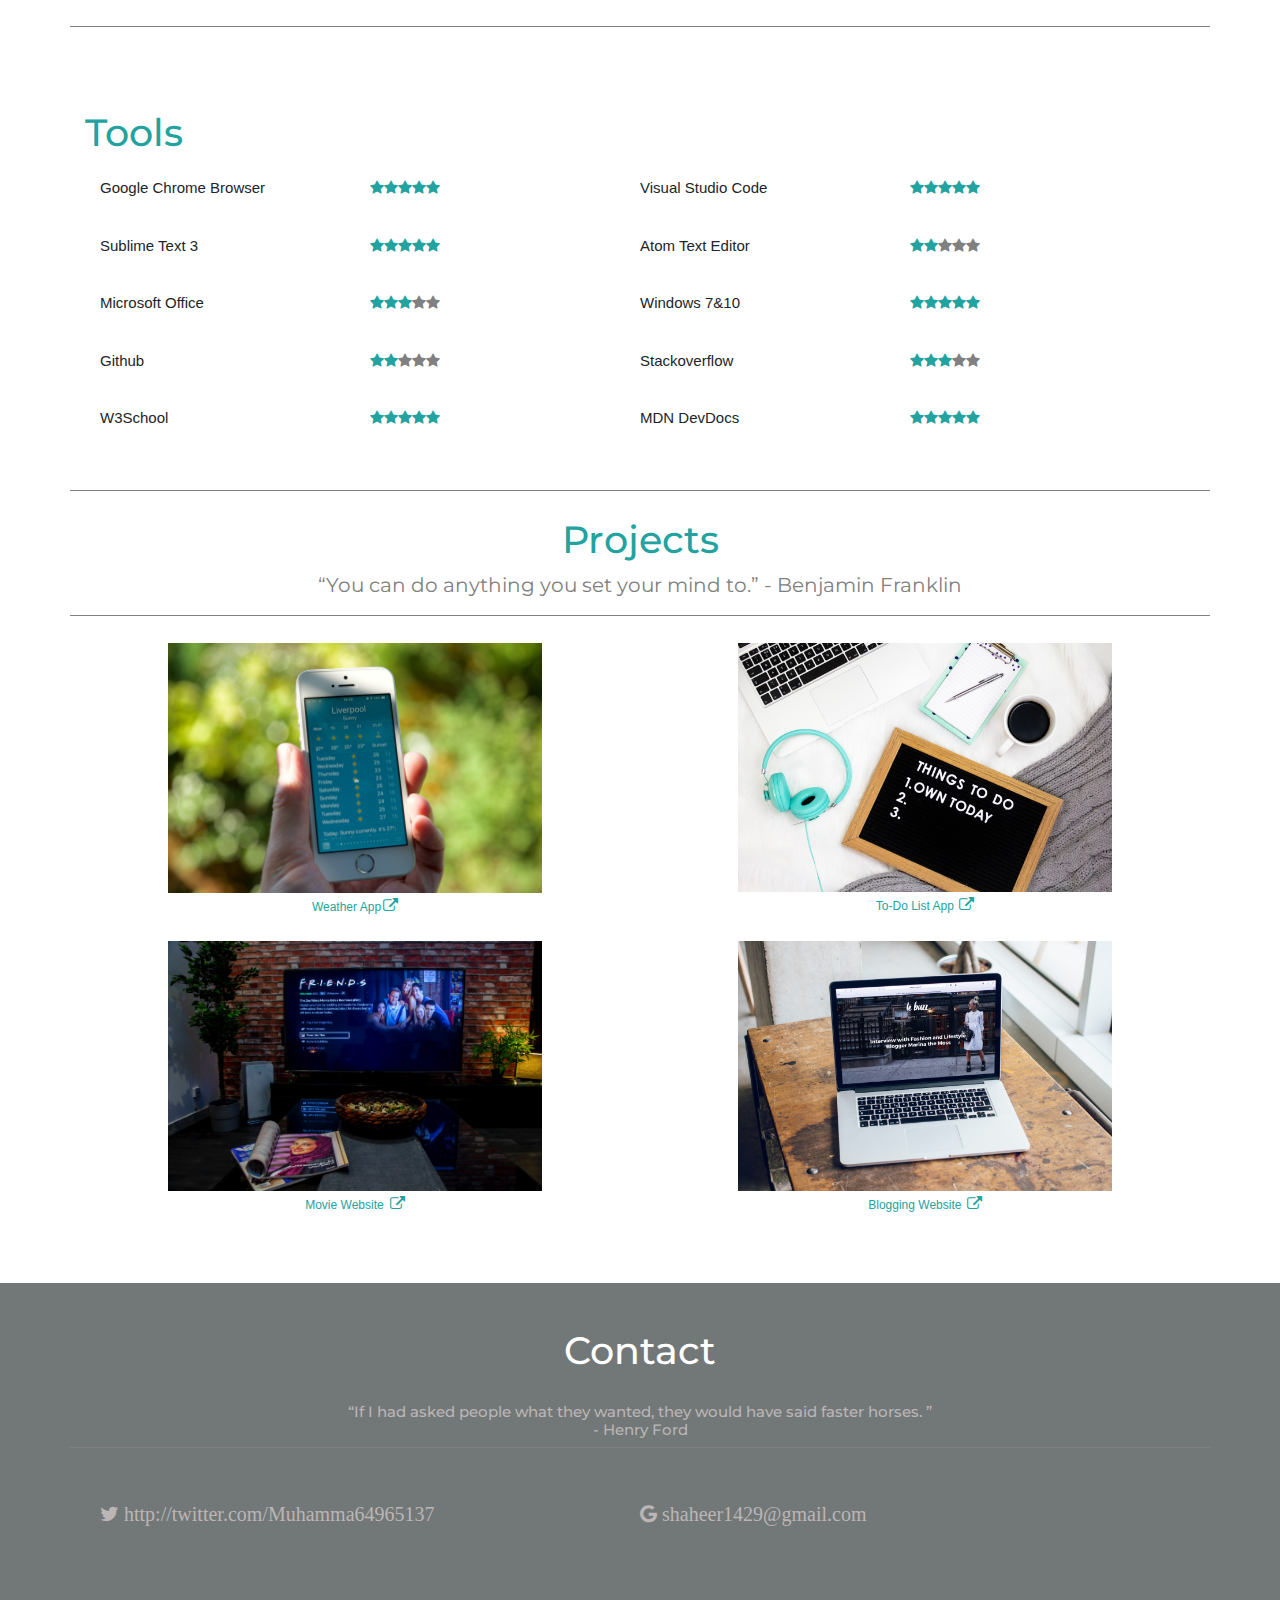
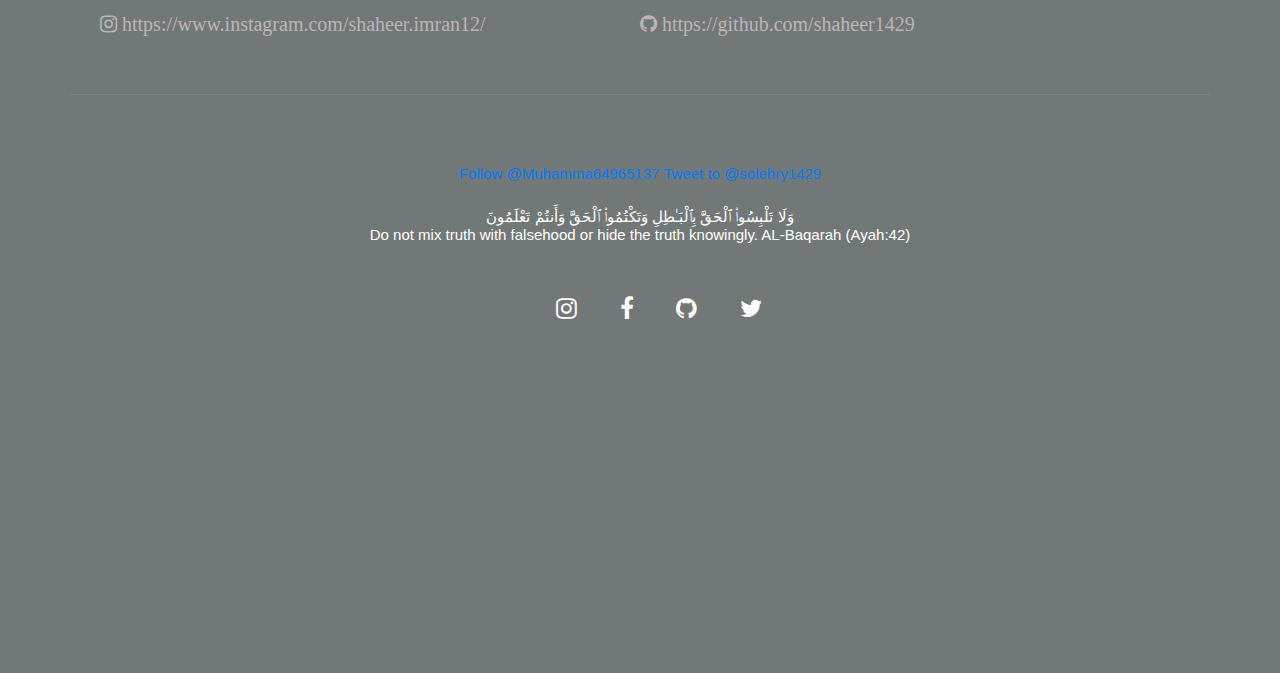
==== commit 9fd2dd7b: "Update index.html" ====
--- a/index.html
+++ b/index.html
@@ -315,7 +315,7 @@
            <p> <i class="fa fa-star" style="color: #22a39f;"></i><i class="fa fa-star" style="color: #22a39f;"></i><i class="fa fa-star" style="color: gray;"></i><i class="fa fa-star" style="color: gray;"></i><i class="fa fa-star" style="color: gray;"></i></p>
           </div>
           <div class="col-lg-3 col-md-3 col-3">
-            <p>Stackoverflw</p>
+            <p>Stackoverflow</p>
           </div>
           <div class="col-lg-3 col-md-3 col-3">
             <p><i class="fa fa-star" style="color: #22a39f;"></i><i class="fa fa-star" style="color: #22a39f;"></i><i class="fa fa-star" style="color: #22a39f;"></i><i class="fa fa-star" style="color: gray;"></i><i class="fa fa-star" style="color: gray;"></i></p>
--- a/style.css
+++ b/style.css
@@ -141,6 +141,8 @@
 .abli{
     border-bottom: 1px solid gray;
     display: inline-block;
+    margin-top: 2%;
+    
 }
 .abli h1{
     color: #22a39f;
@@ -158,12 +160,11 @@
 
 .skills .one {
     margin-top: 2%;
-
-
-
-
-
-}
+}
+.grids2{
+    border-bottom: 1px solid gray;
+}
+
 .projects{
     margin-top: 2%;
 }
@@ -497,4 +498,4 @@
                 margin-left: 5%;
                 font-size: 20px;
             }
-}+}
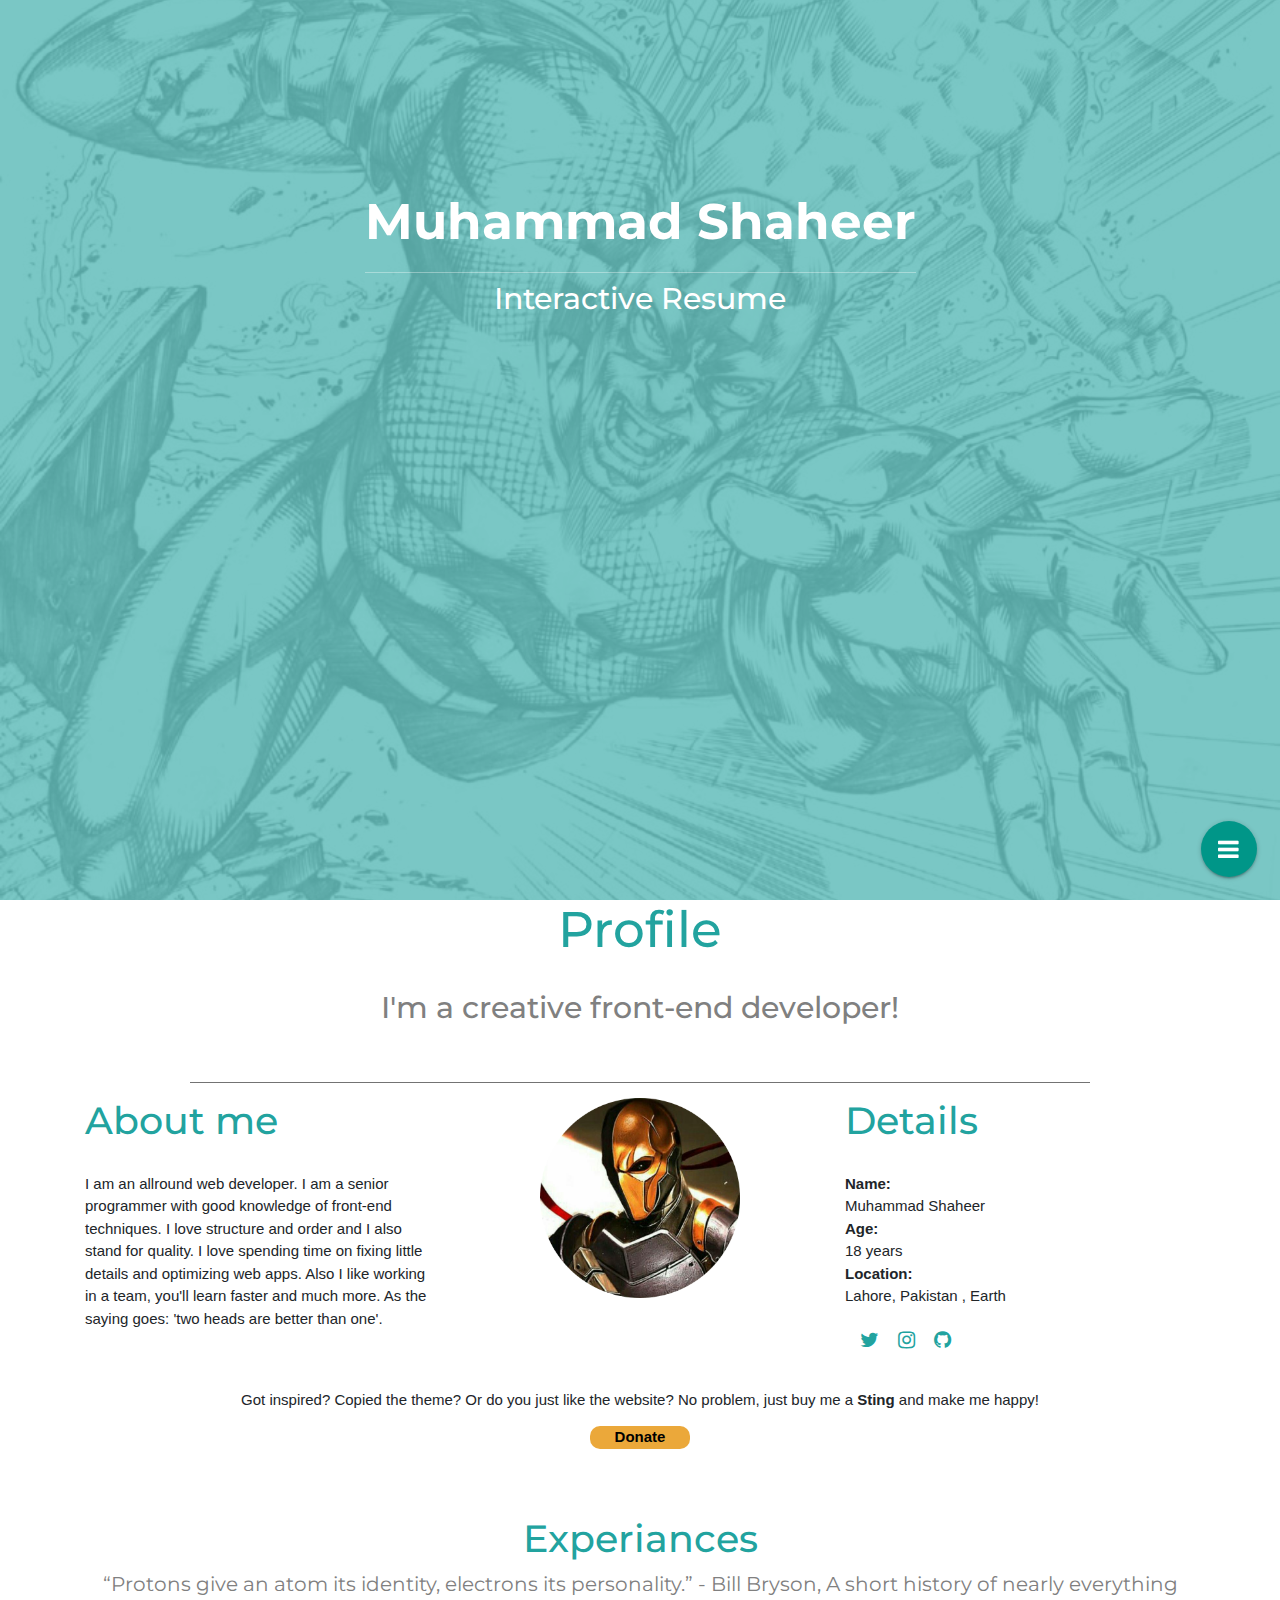
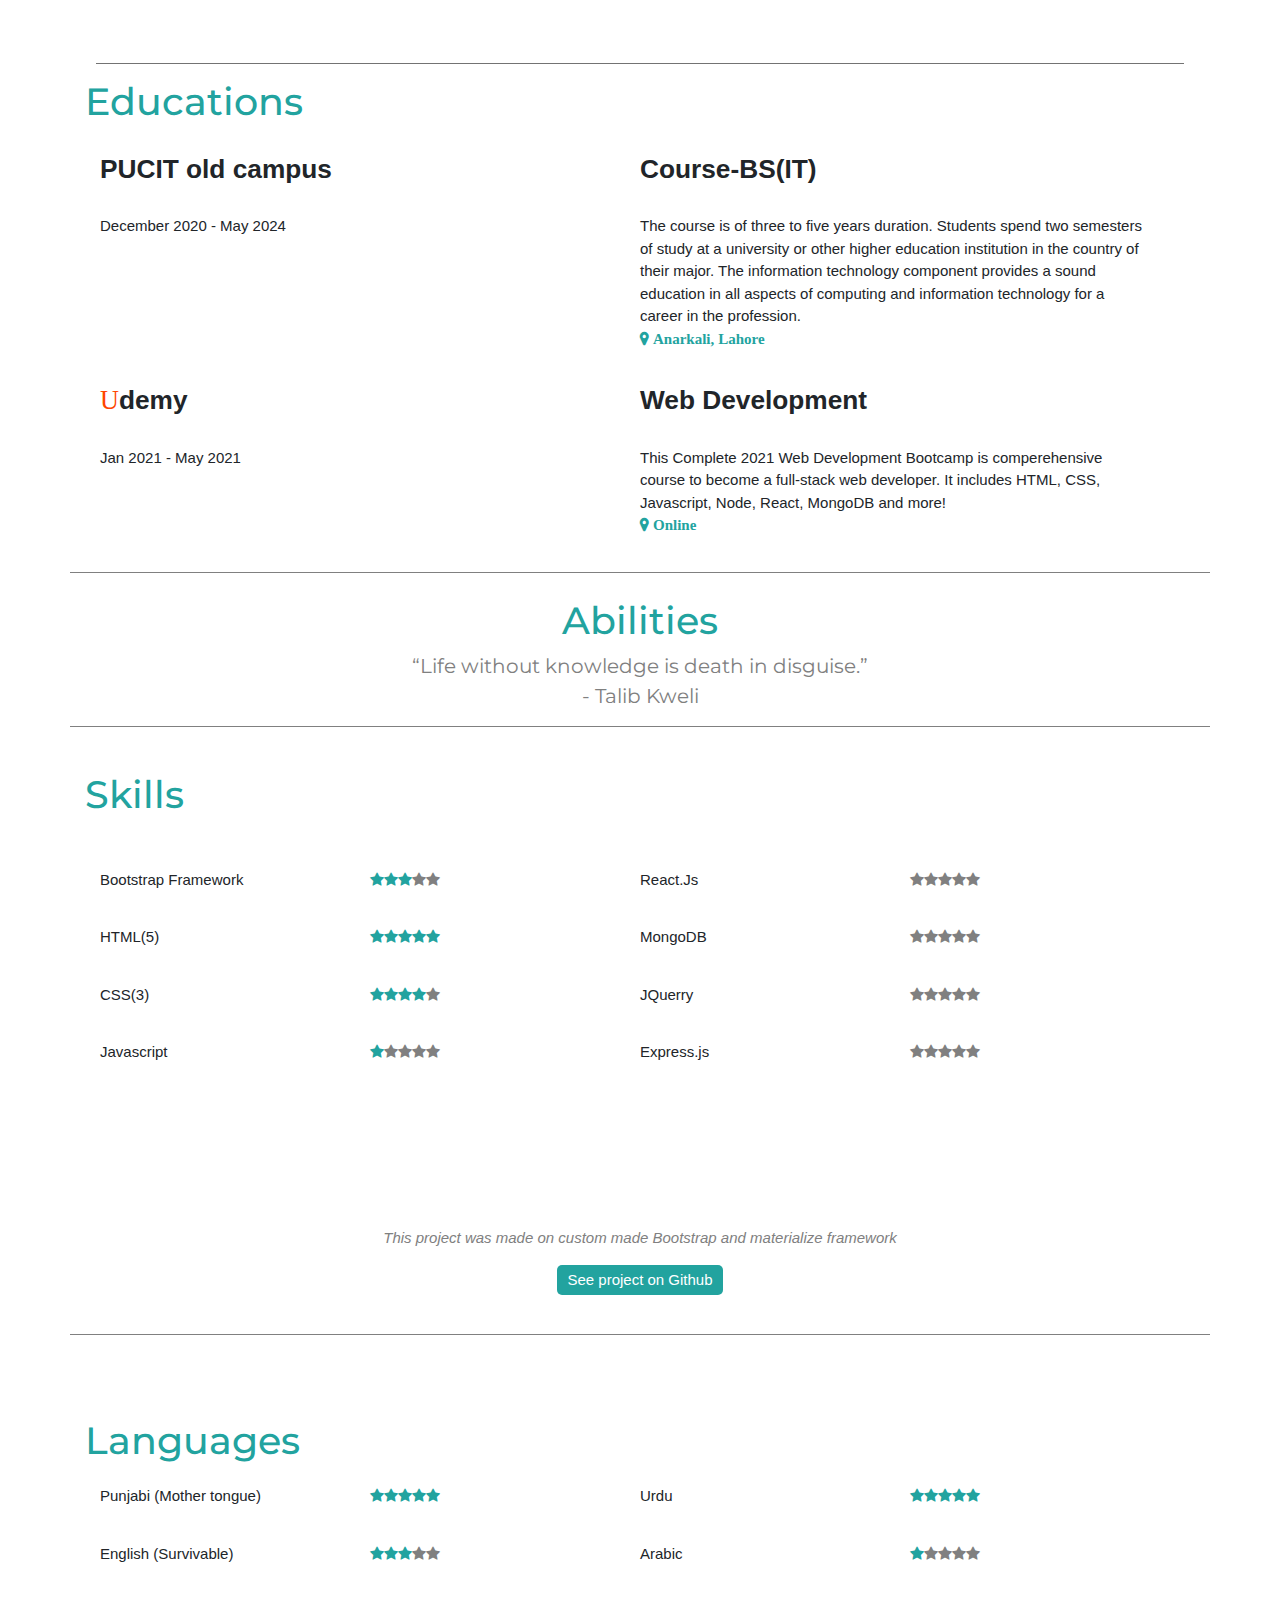
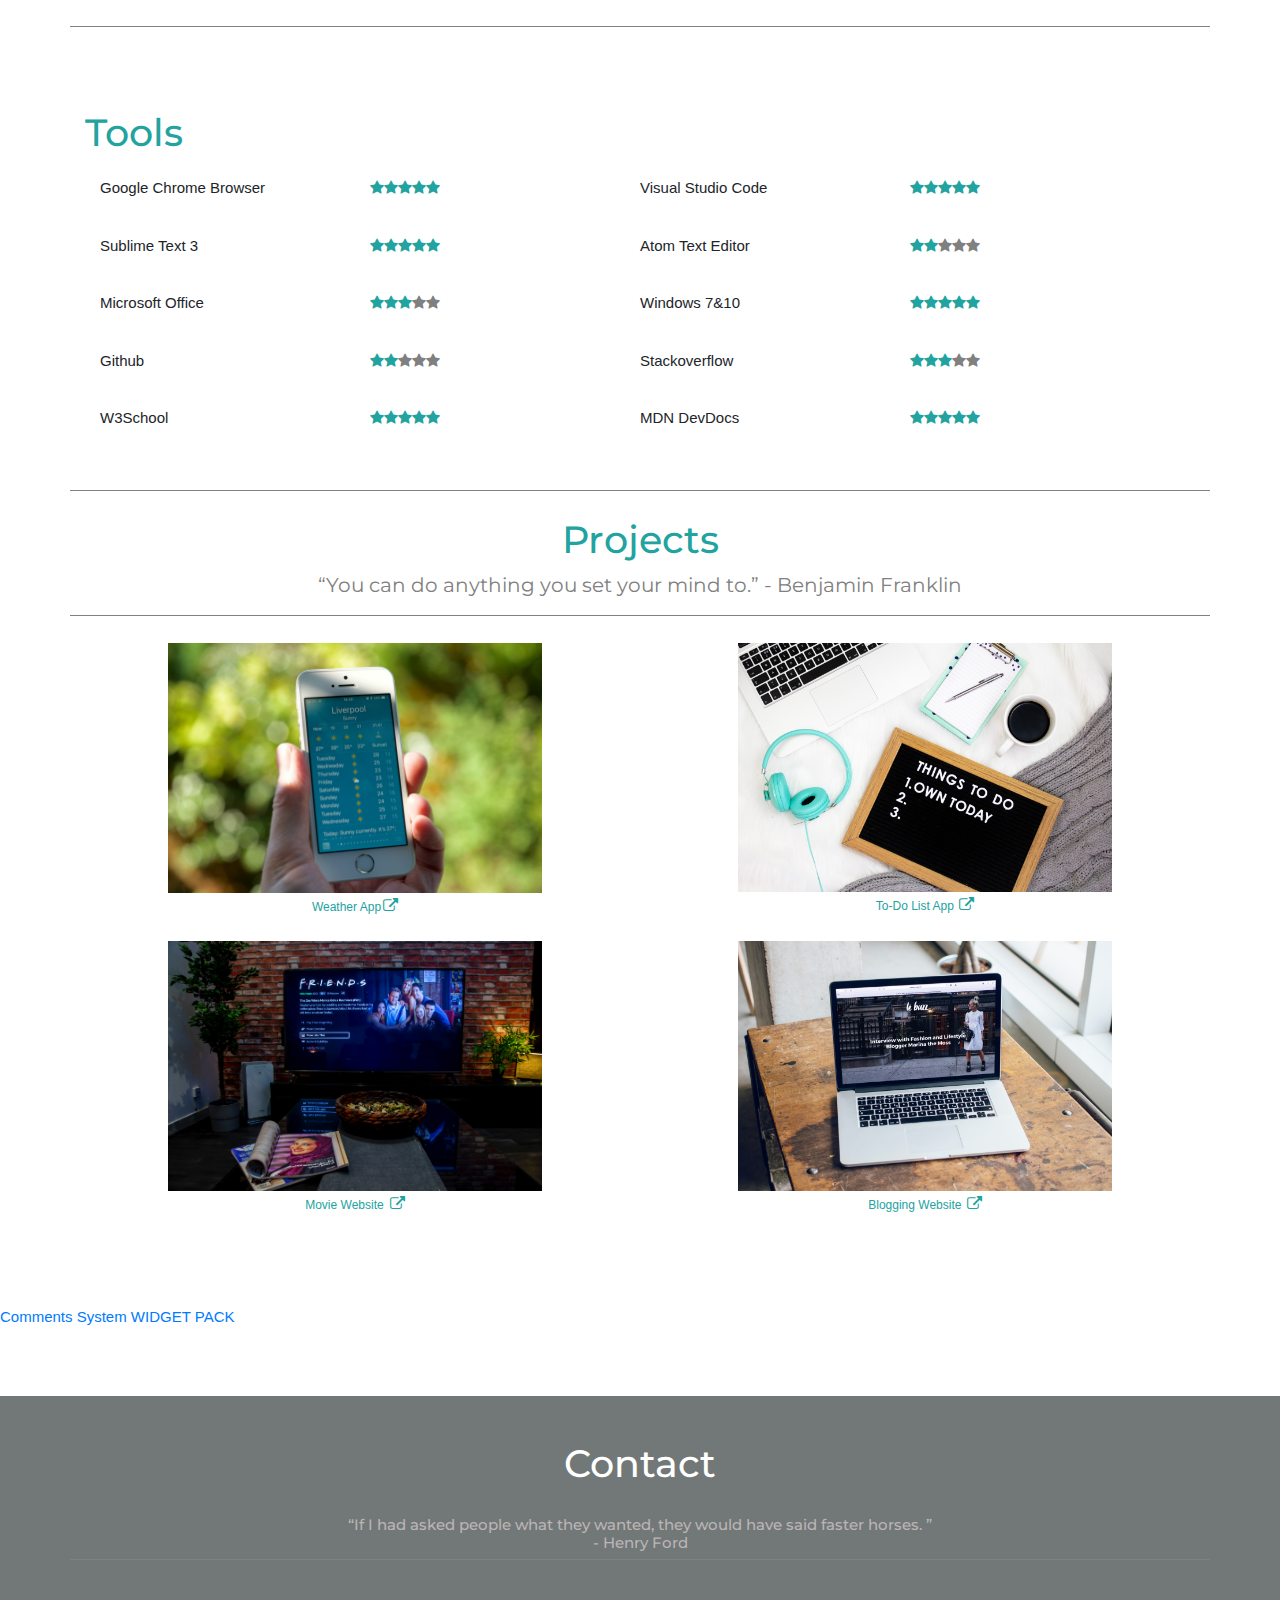
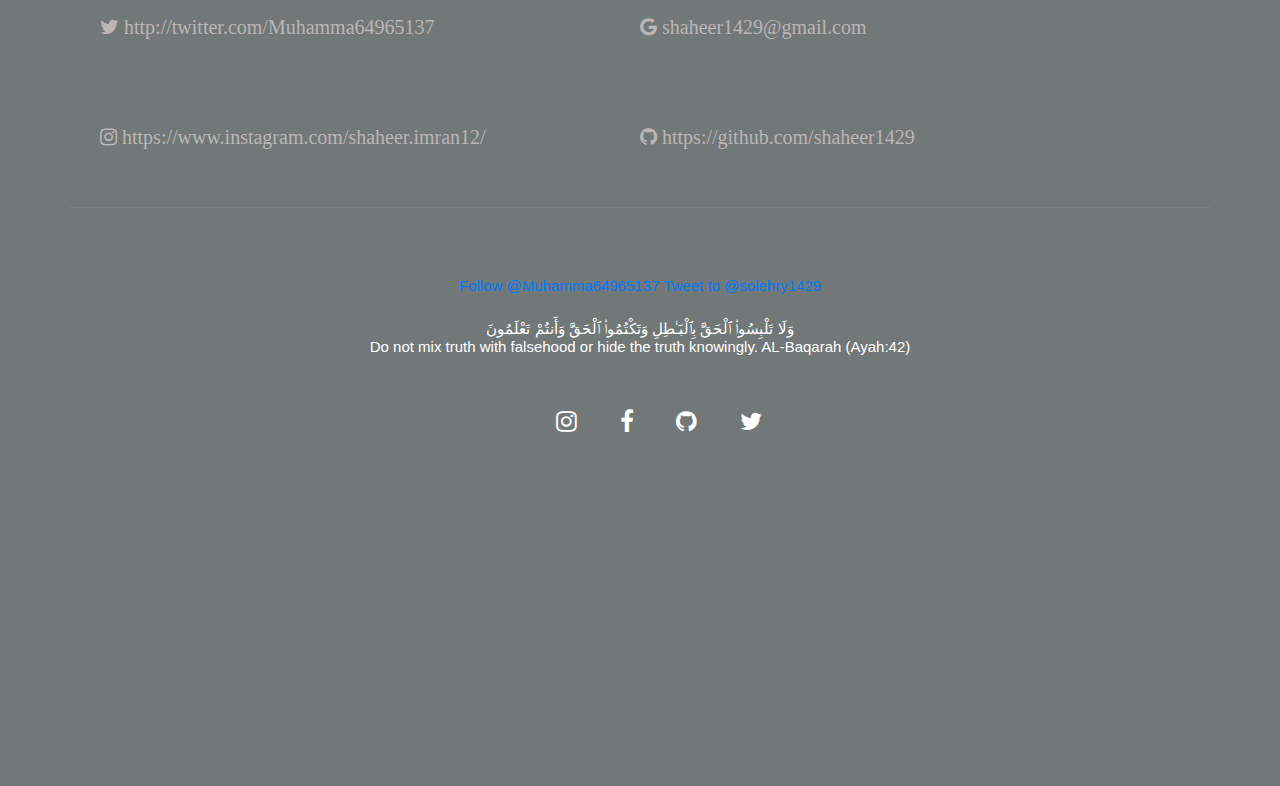
==== commit baeefb06: "Update index.html" ====
--- a/index.html
+++ b/index.html
@@ -368,7 +368,24 @@
           </div>
         </div>
       </div>
-      </center>
+</center></br><br>
+
+<div id="wpac-comment"></div>
+<script type="text/javascript">
+wpac_init = window.wpac_init || [];
+wpac_init.push({widget: 'Comment', id: 31252});
+(function() {
+    if ('WIDGETPACK_LOADED' in window) return;
+    WIDGETPACK_LOADED = true;
+    var mc = document.createElement('script');
+    mc.type = 'text/javascript';
+    mc.async = true;
+    mc.src = 'https://embed.widgetpack.com/widget.js';
+    var s = document.getElementsByTagName('script')[0]; s.parentNode.insertBefore(mc, s.nextSibling);
+})();
+</script>
+<a href="https://widgetpack.com" class="wpac-cr">Comments System WIDGET PACK</a>
+<br><br><br>
     <br>
     <div id="contacts" class="footer">
       <br><br>
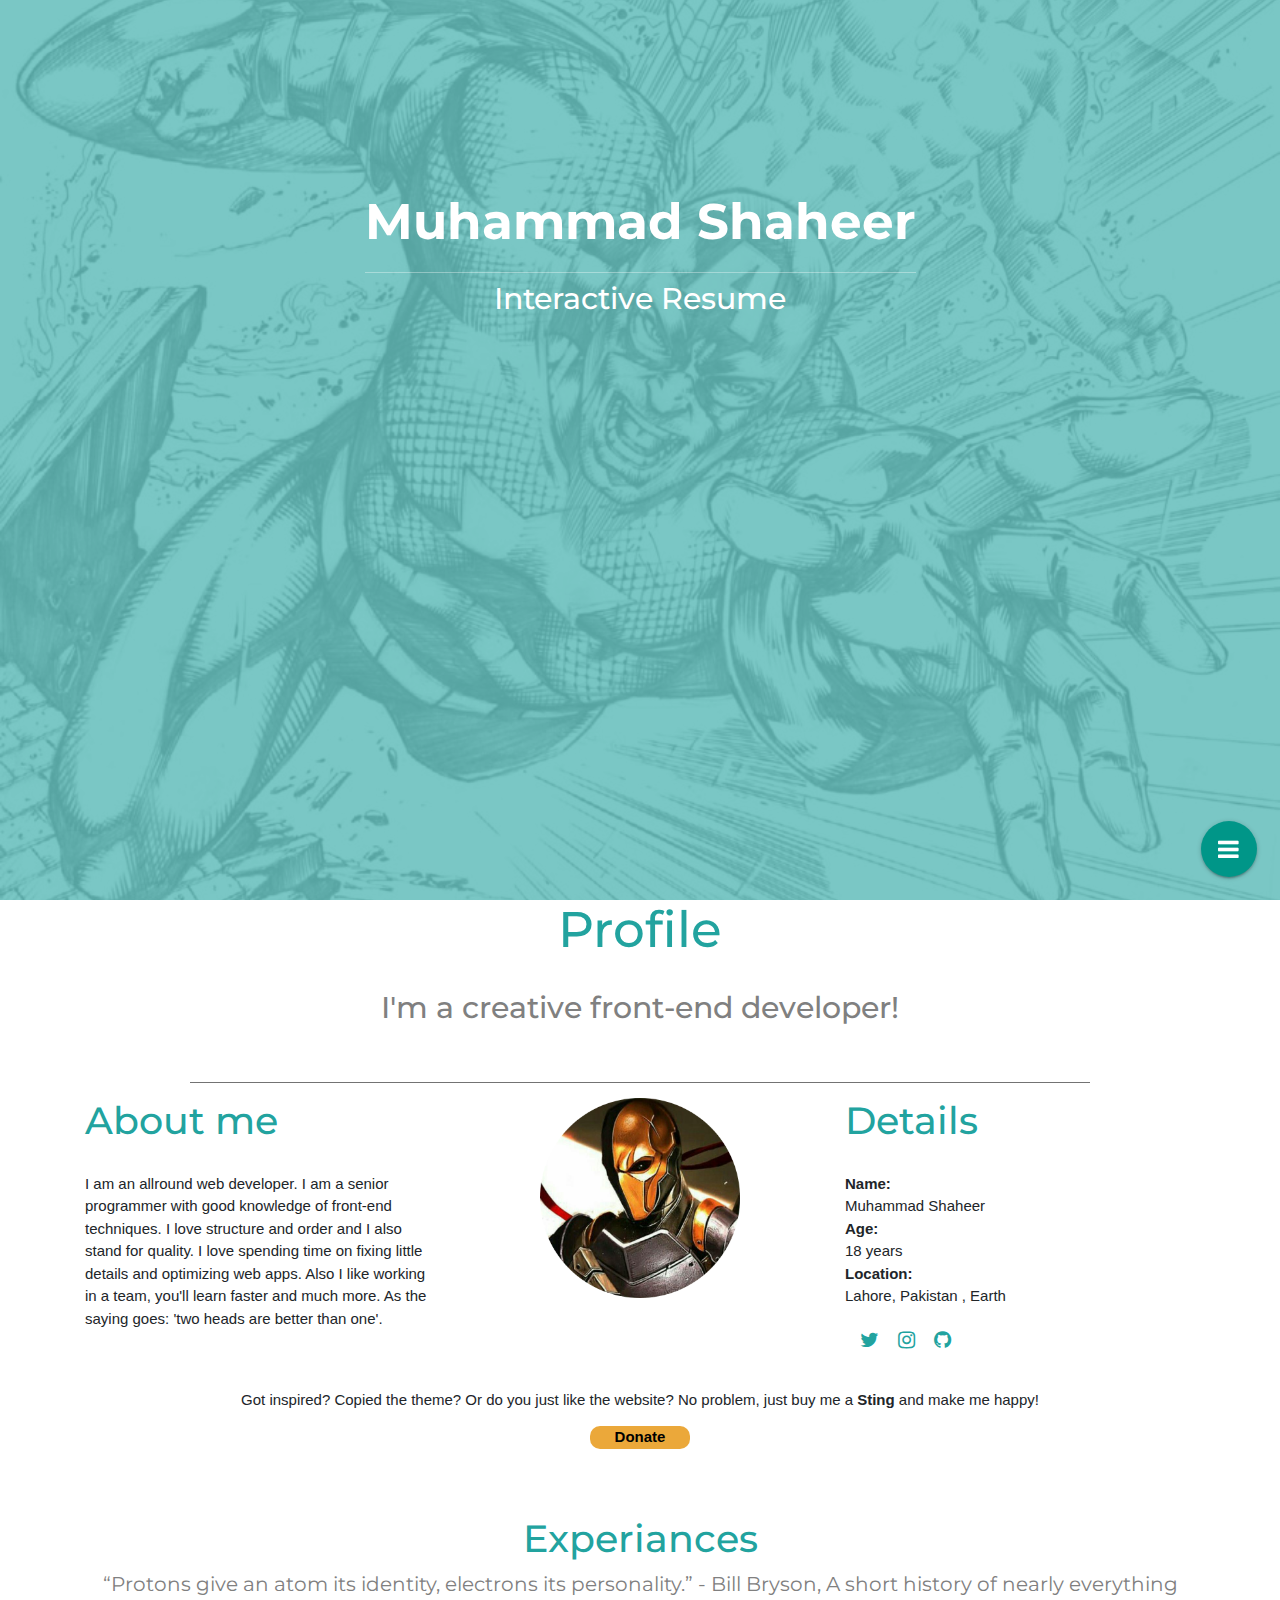
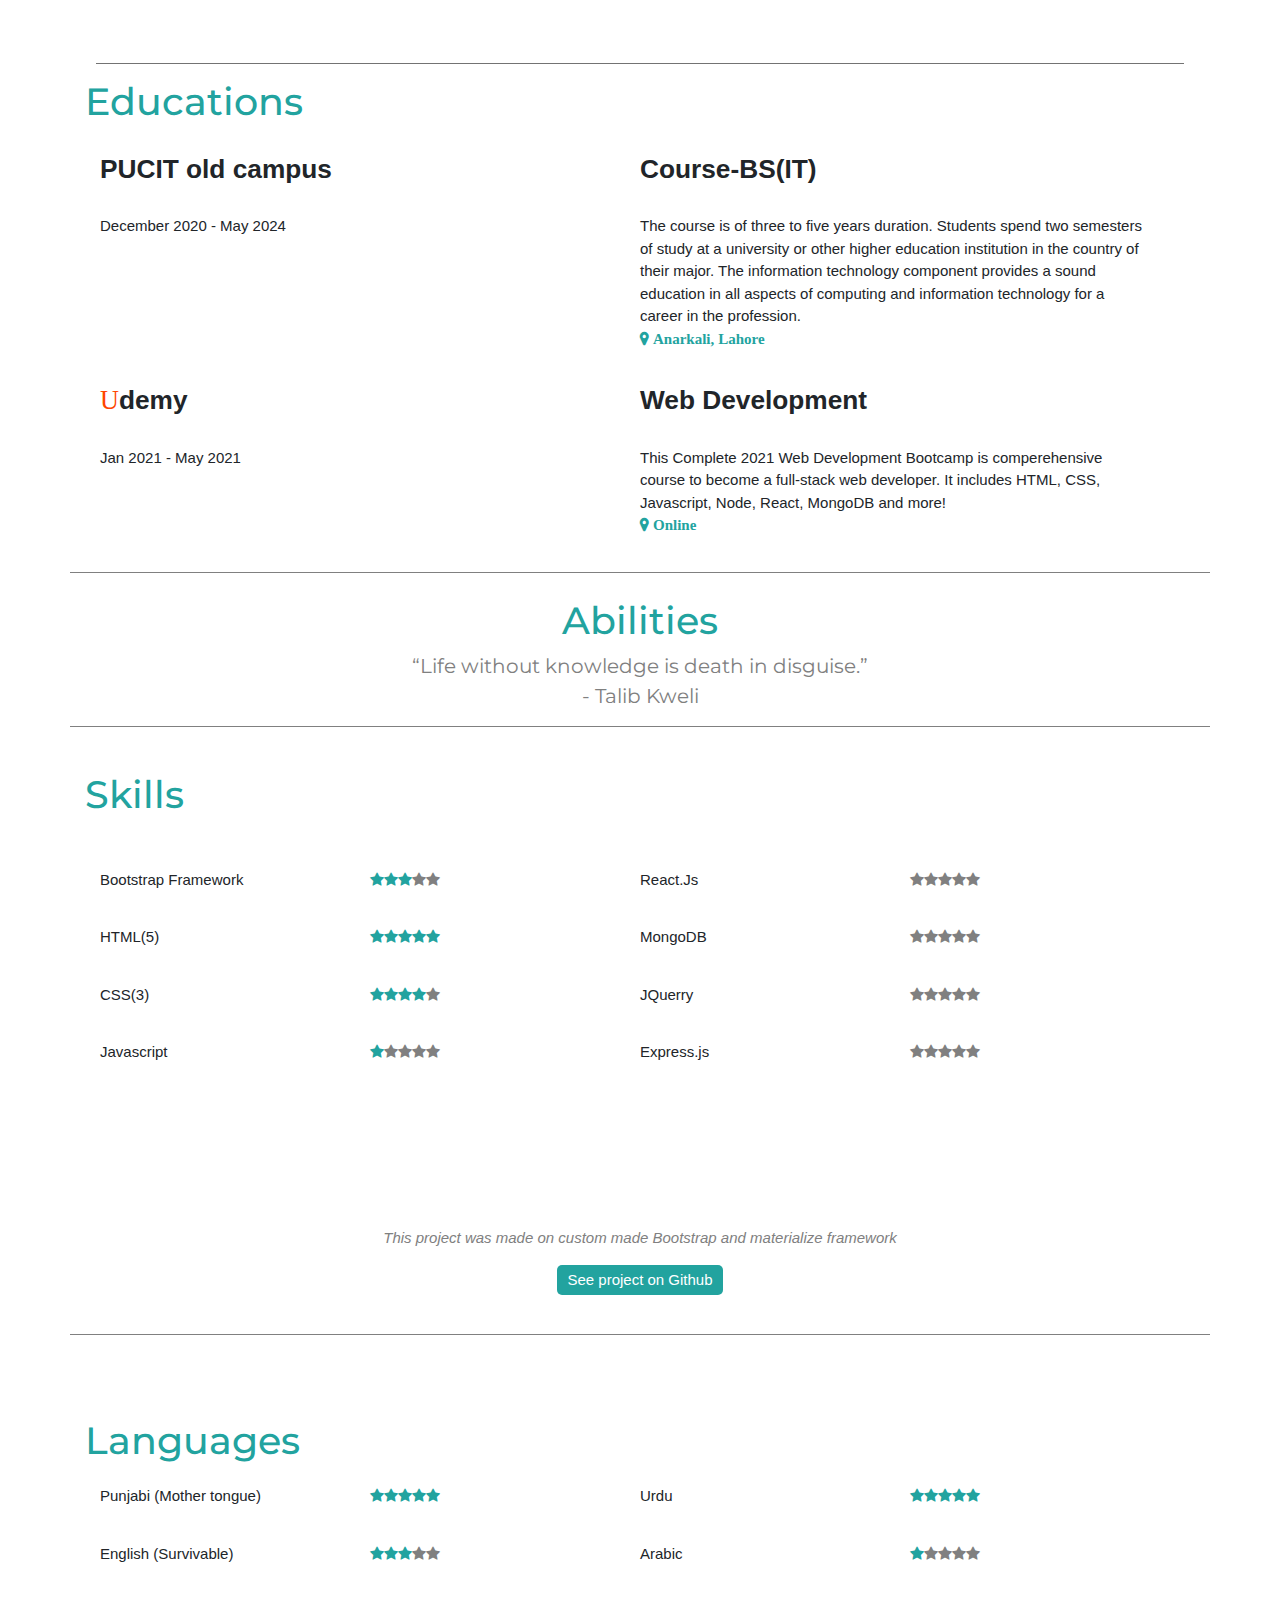
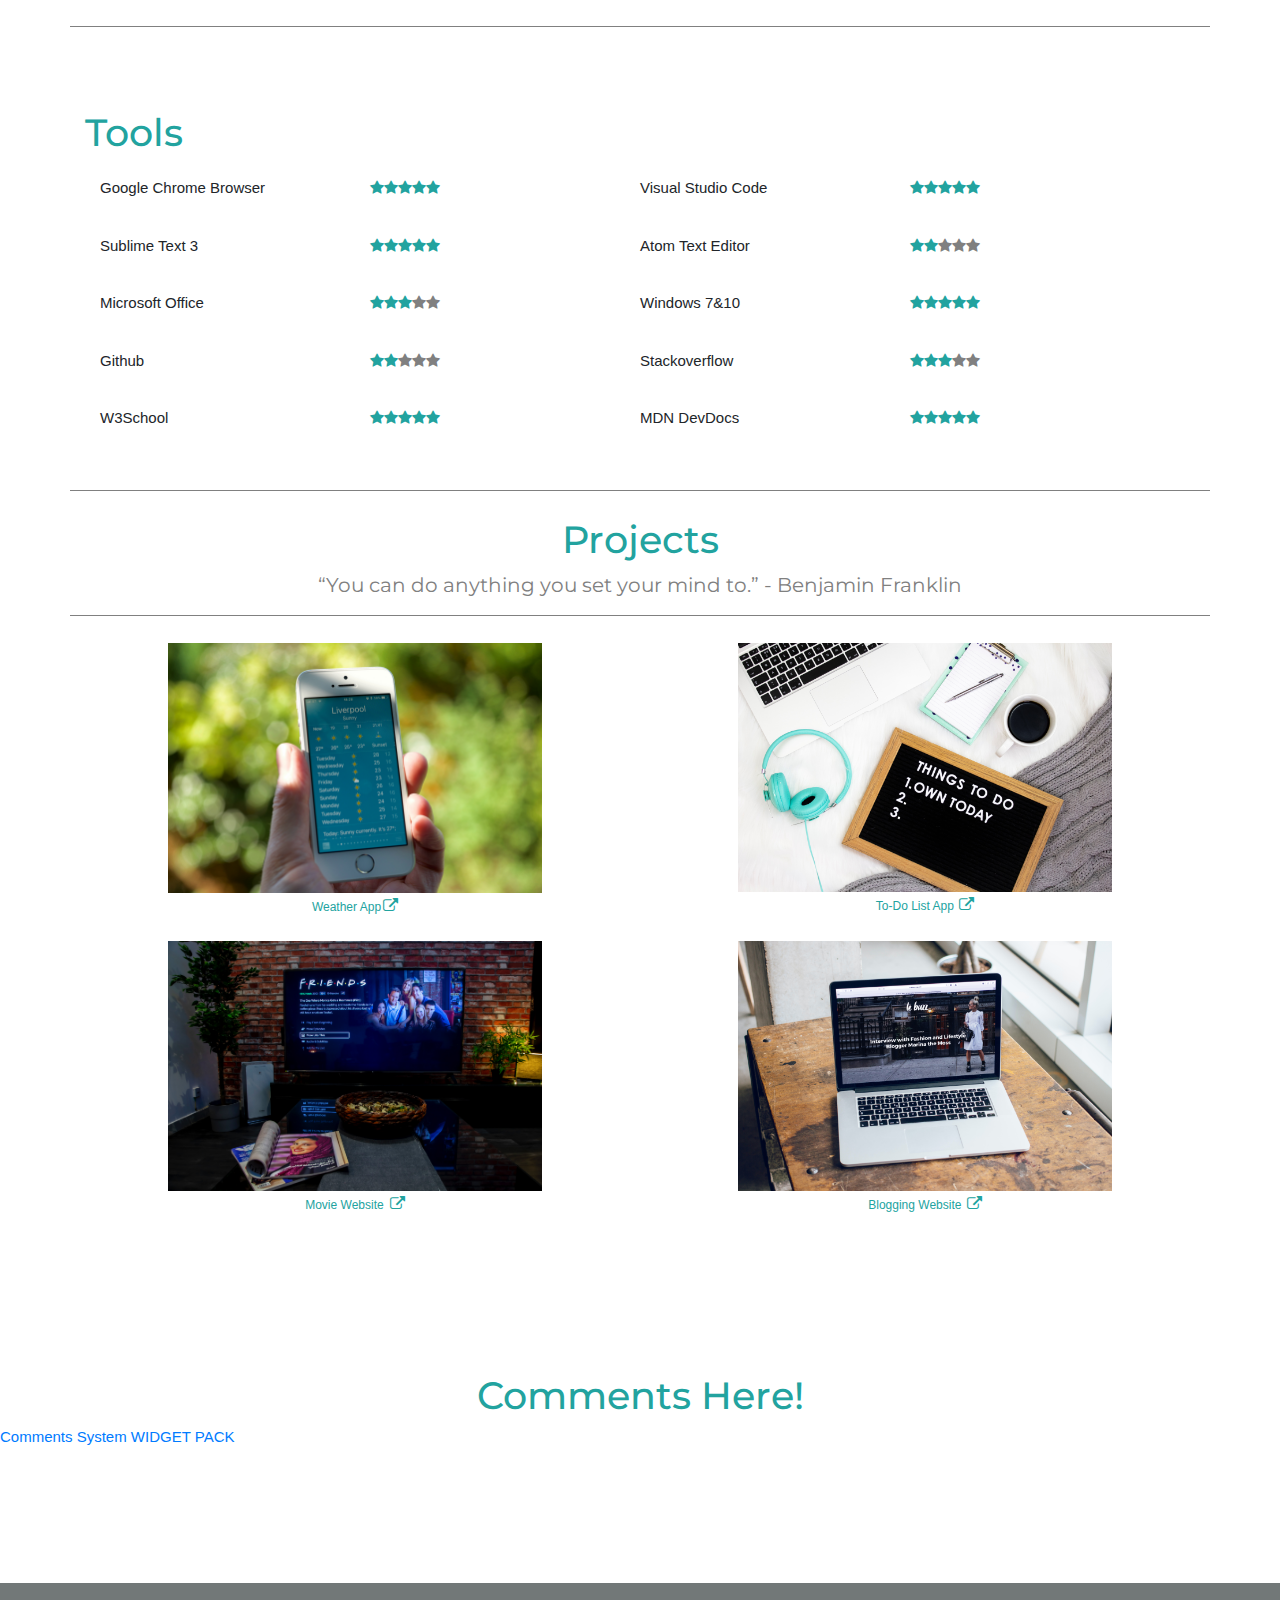
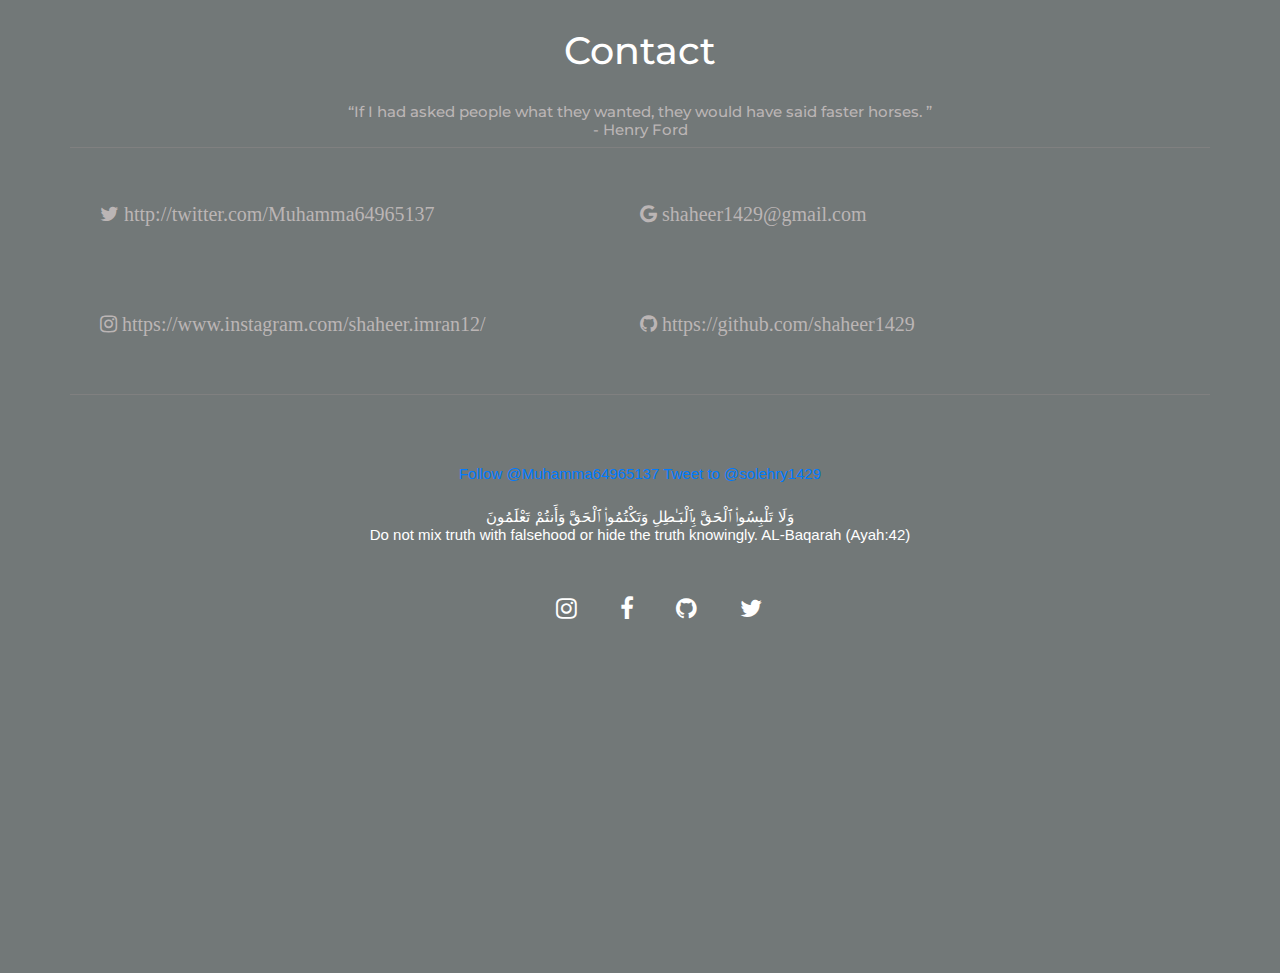
==== commit 494d5bf0: "Update index.html" ====
--- a/index.html
+++ b/index.html
@@ -368,9 +368,12 @@
           </div>
         </div>
       </div>
-</center></br><br>
-
-<div id="wpac-comment"></div>
+</center>
+</br><br><br><br><br>
+<center>
+  <h1 style="font-family:'Montserrat', calibri; color:#22a39f">Comments Here!</h1>
+</center>
+<div class="container" id="wpac-comment"></div>
 <script type="text/javascript">
 wpac_init = window.wpac_init || [];
 wpac_init.push({widget: 'Comment', id: 31252});
@@ -385,7 +388,7 @@
 })();
 </script>
 <a href="https://widgetpack.com" class="wpac-cr">Comments System WIDGET PACK</a>
-<br><br><br>
+<br><br><br><br><br><br>
     <br>
     <div id="contacts" class="footer">
       <br><br>
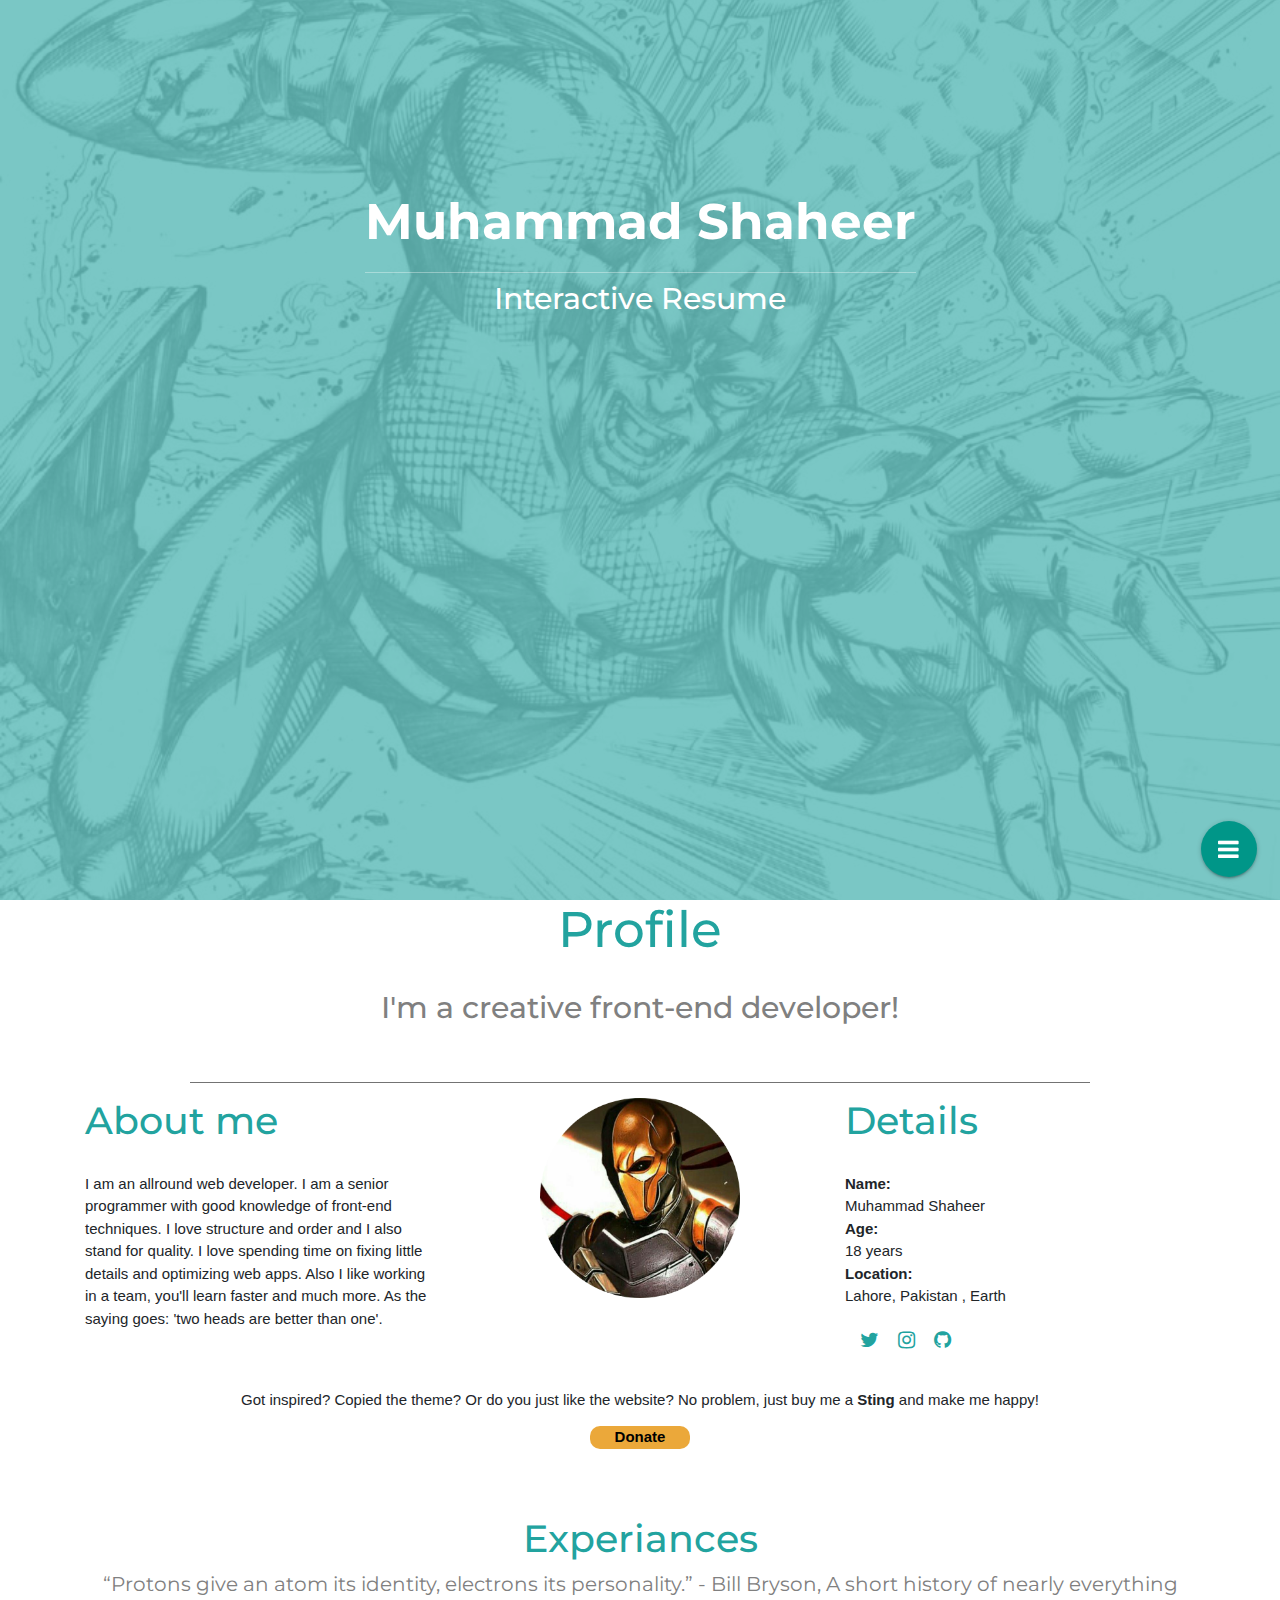
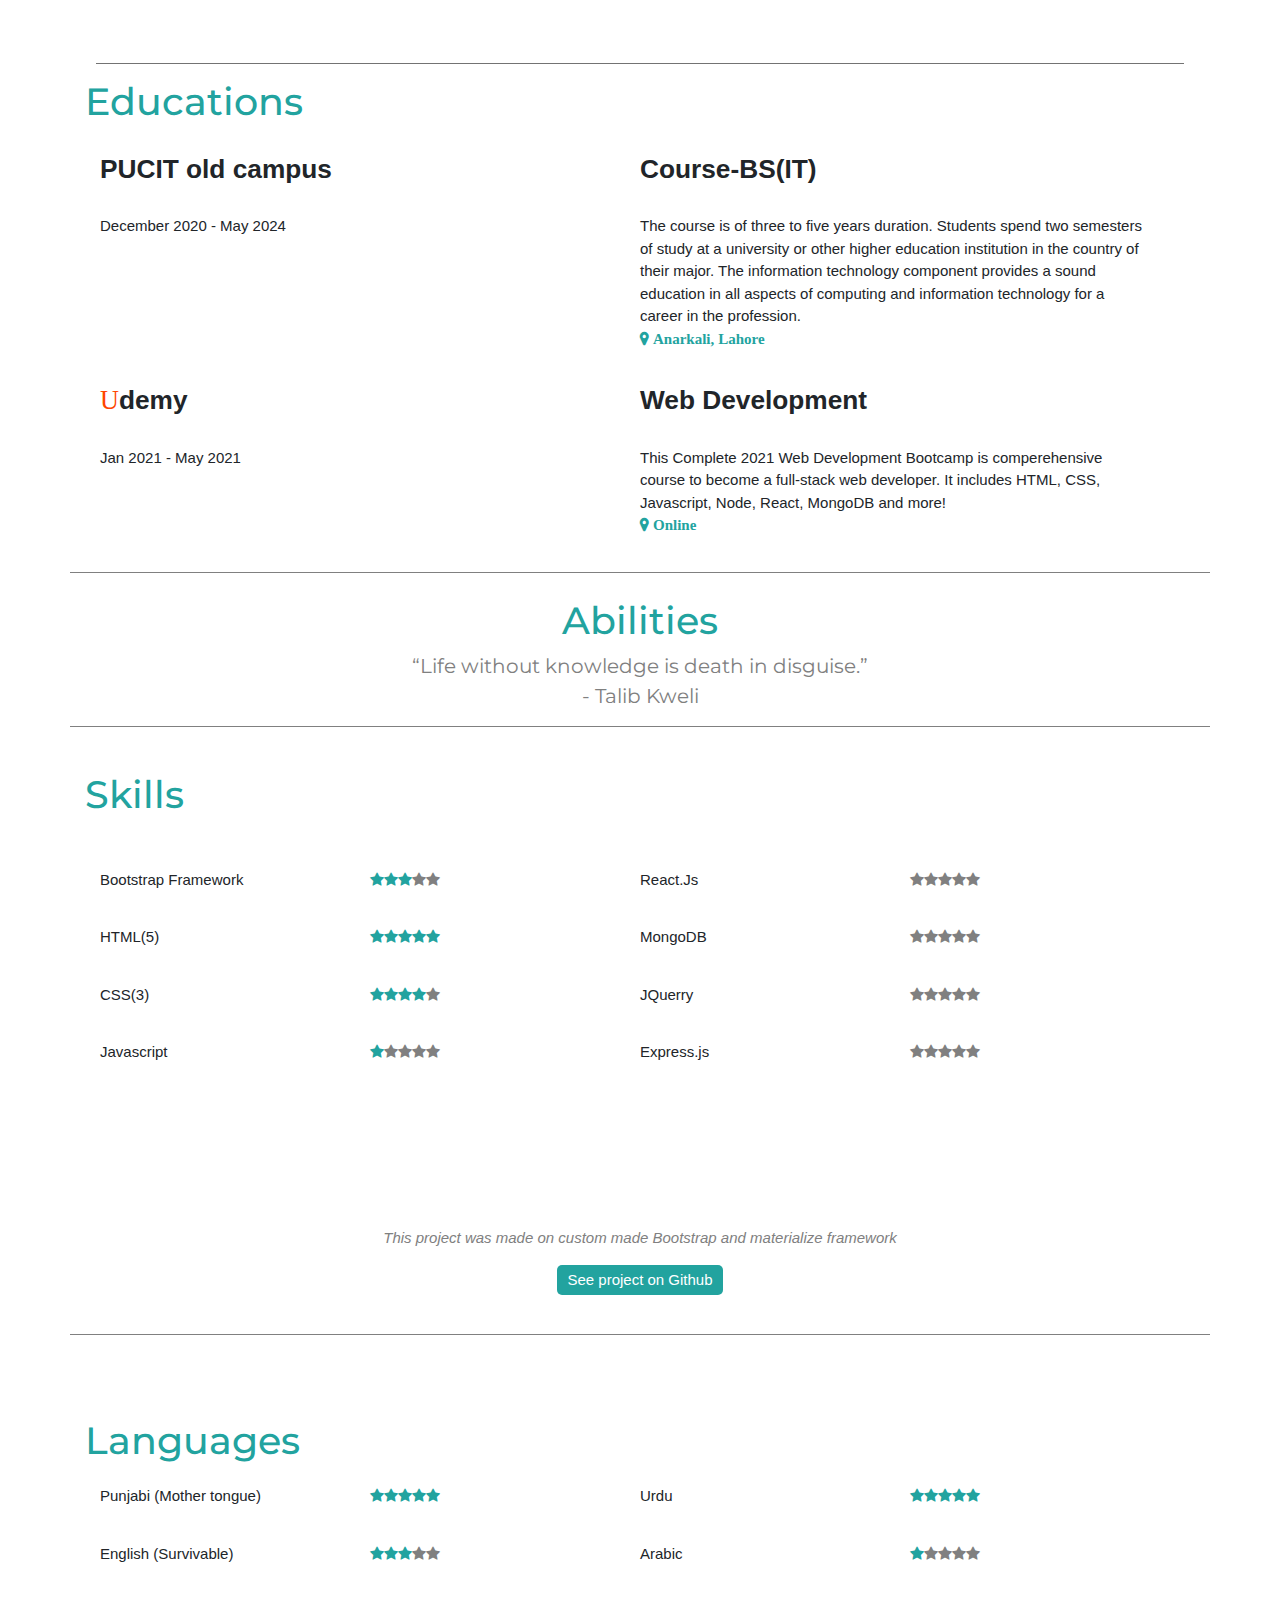
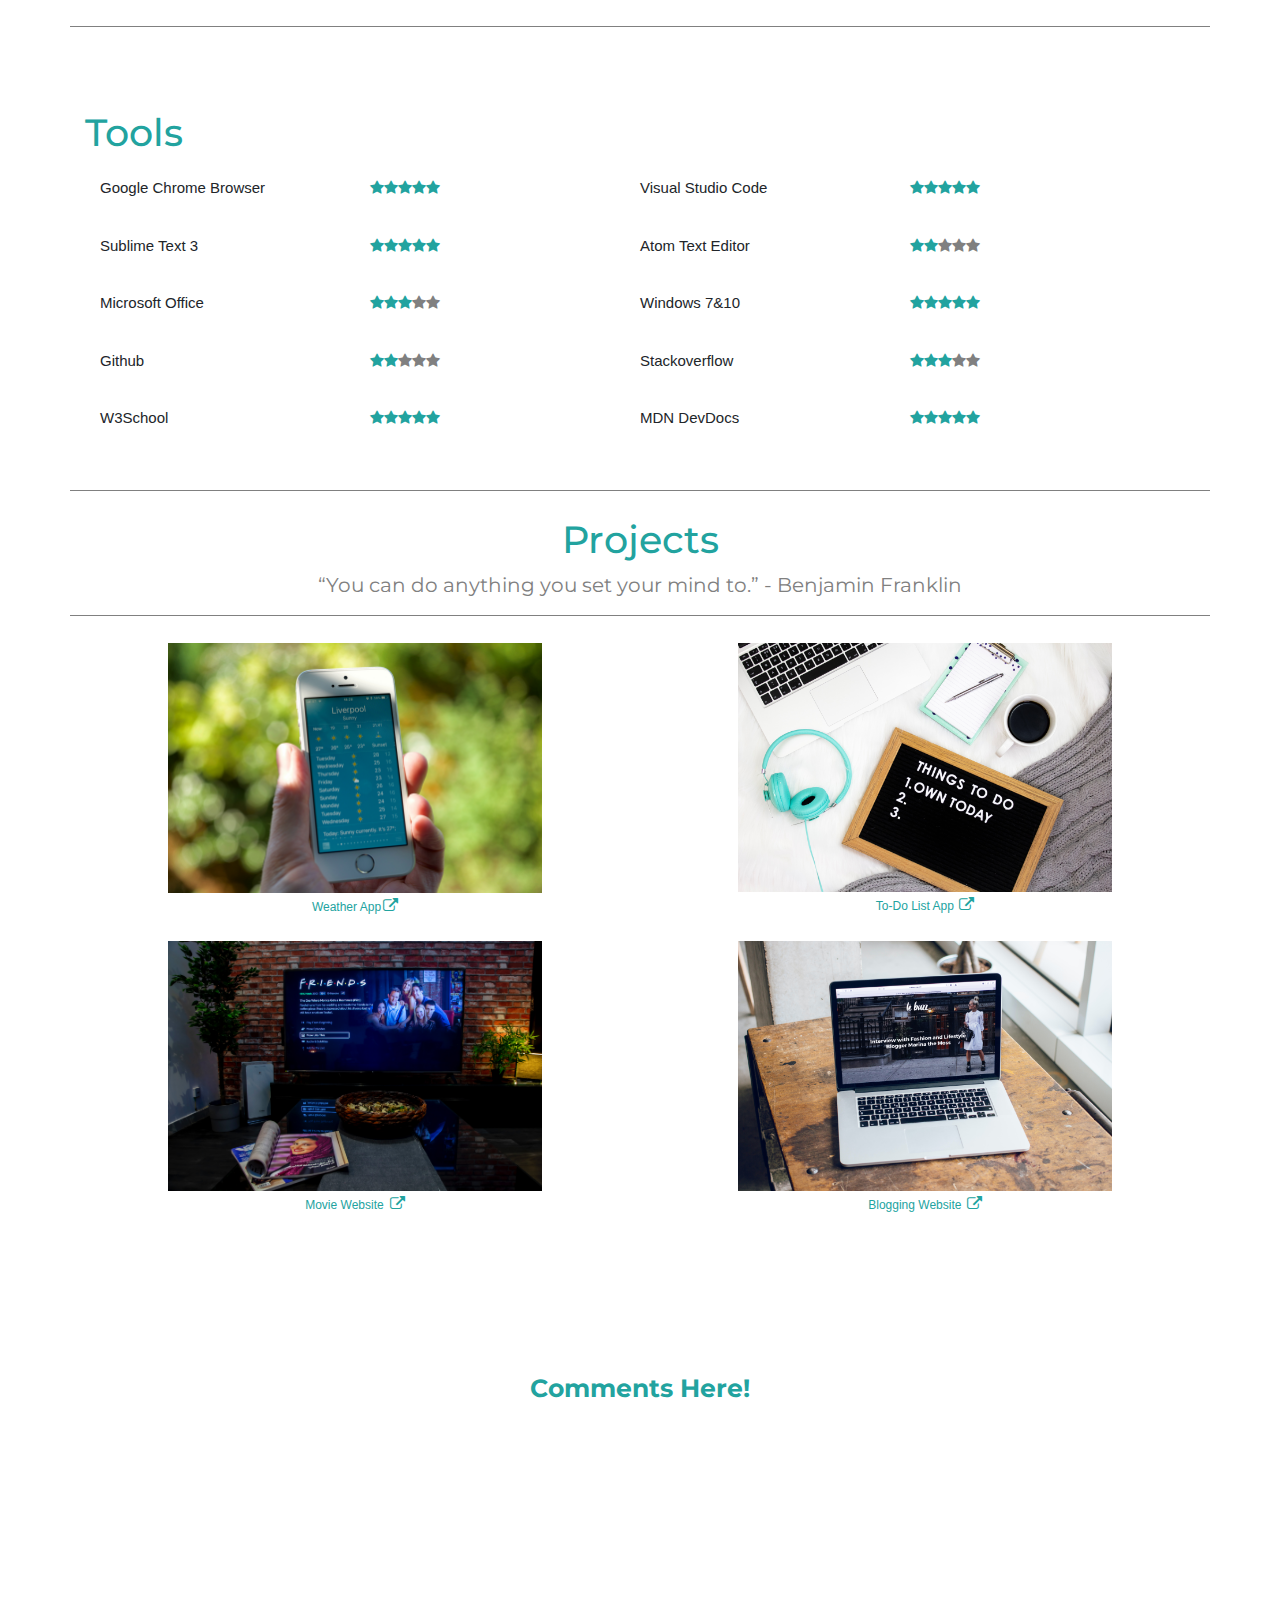
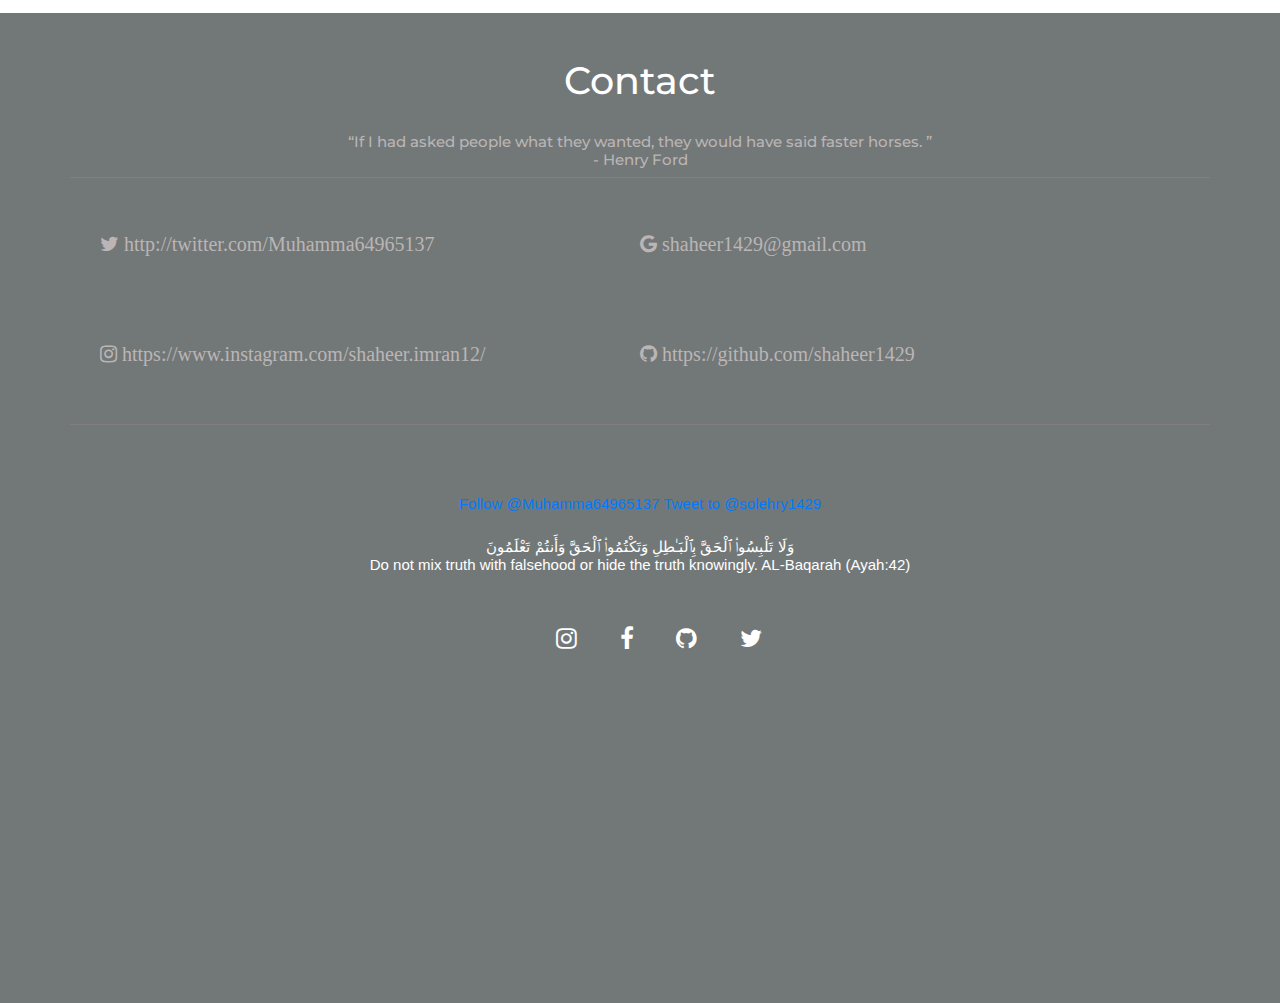
==== commit aa8de51c: "Update index.html" ====
--- a/index.html
+++ b/index.html
@@ -371,8 +371,9 @@
 </center>
 </br><br><br><br><br>
 <center>
-  <h1 style="font-family:'Montserrat', calibri; color:#22a39f">Comments Here!</h1>
+  <h1 style="font-family:'Montserrat', calibri; color:#22a39f;font-weight:bold;font-size:25px;">Comments Here!</h1>
 </center>
+<br><br>
 <div class="container" id="wpac-comment"></div>
 <script type="text/javascript">
 wpac_init = window.wpac_init || [];
@@ -387,7 +388,7 @@
     var s = document.getElementsByTagName('script')[0]; s.parentNode.insertBefore(mc, s.nextSibling);
 })();
 </script>
-<a href="https://widgetpack.com" class="wpac-cr">Comments System WIDGET PACK</a>
+
 <br><br><br><br><br><br>
     <br>
     <div id="contacts" class="footer">
